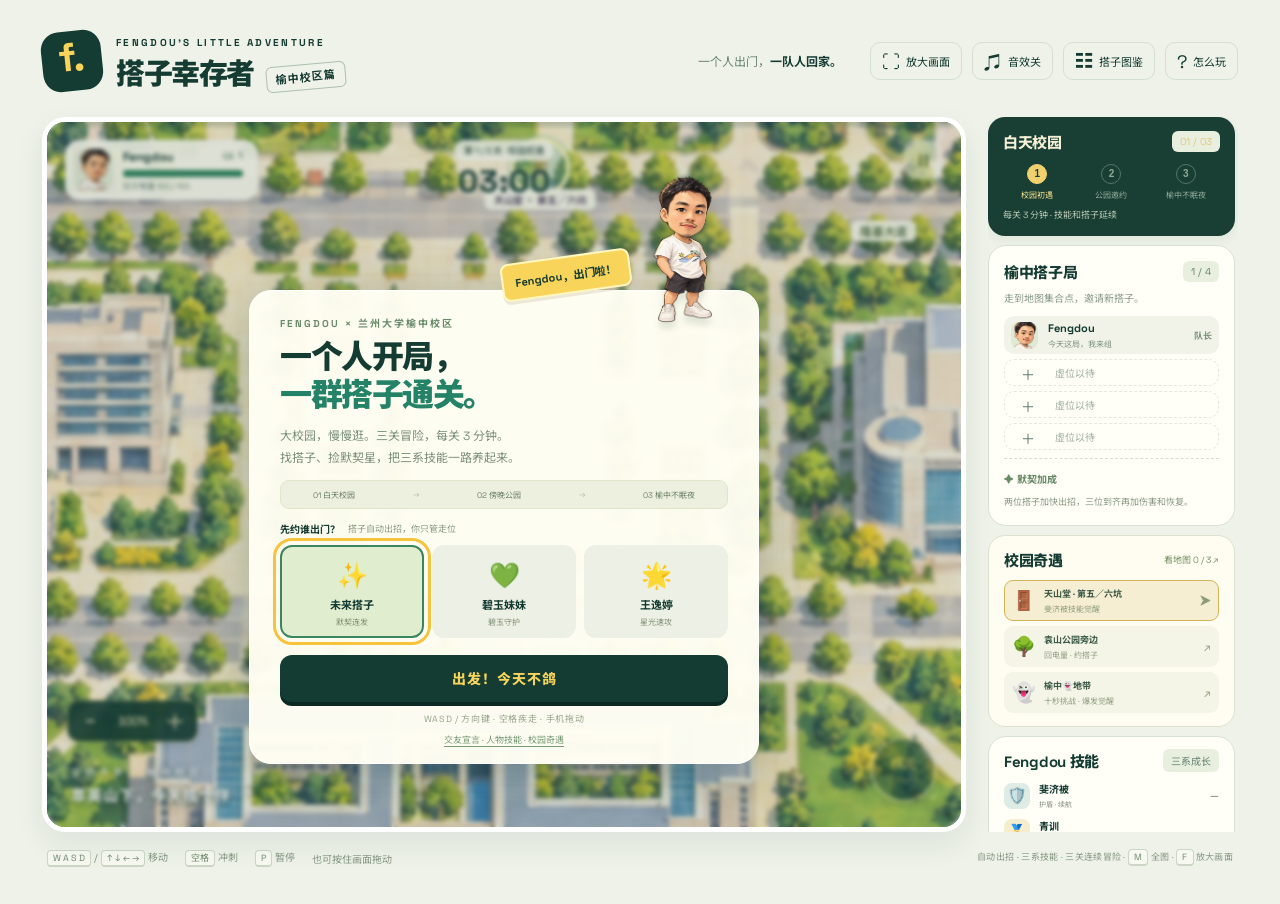
==== fengdou/index.html @ 03b9805c "Add Fengdou buddy survivor game" ====
<!doctype html>
<html lang="zh-CN">
<head>
  <meta charset="utf-8">
  <meta name="viewport" content="width=device-width, initial-scale=1, viewport-fit=cover">
  <meta name="theme-color" content="#153c32">
  <meta name="description" content="Fengdou 出门找搭子！三关校园生存冒险，每关三分钟。招募搭子、探索校园奇遇、搭配三系技能。">
  <title>Fengdou · 搭子幸存者</title>
  <link rel="icon" type="image/svg+xml" href="data:image/svg+xml,%3Csvg xmlns='http://www.w3.org/2000/svg' viewBox='0 0 32 32'%3E%3Crect width='32' height='32' rx='9' fill='%23153c32'/%3E%3Ctext x='16' y='23' text-anchor='middle' font-family='sans-serif' font-weight='900' font-size='23' fill='%23f8d45b'%3EF%3C/text%3E%3C/svg%3E">
  <link rel="stylesheet" href="style.css">
</head>
<body>
  <main class="shell">
    <header class="masthead">
      <div class="brand"><span class="brandmark">f.</span><div><span class="eyebrow">FENGDOU'S LITTLE ADVENTURE</span><h1>搭子幸存者<span class="edition">榆中校区篇</span></h1></div></div>
      <div class="header-right"><p>一个人出门，<em>一队人回家。</em></p><button id="expand-btn" class="icon-btn" aria-label="放大游戏画面" aria-pressed="false" title="放大画面（F）">⛶<span>放大画面</span></button><button id="sound-btn" class="icon-btn" aria-label="开启音效" title="开启音效">♫<span>音效关</span></button><button id="atlas-btn" class="icon-btn" aria-label="搭子图鉴" title="搭子图鉴">☷<span>搭子图鉴</span></button><button id="help-btn" class="icon-btn" aria-label="查看玩法" title="查看玩法">?<span>怎么玩</span></button></div>
    </header>
    <div class="game-layout">
      <section class="arena" id="arena" aria-label="搭子幸存者游戏区域">
        <button id="expanded-close" class="expanded-close" aria-label="收起游戏画面" title="收起画面（F）" hidden>×</button>
        <canvas id="game" tabindex="0" aria-label="游戏画面。使用方向键或 WASD 移动，空格冲刺，P 暂停。也可以按住鼠标或手指拖动移动。"></canvas>
        <div class="hud"><div class="health-panel"><div class="hero-mini"><img src="assets/fengdou.png" alt="Fengdou 的卡通形象"></div><div class="health-text"><span>Fengdou <b id="level">LV. 1</b></span><div class="health-track"><i id="health-bar"></i></div><small id="health-label">社交电量 100 / 100</small></div></div><div class="timer"><span id="phase-label">周末 · 榆中校区</span><strong id="timer">02:00</strong></div><button id="pause-btn" class="pause-btn" aria-label="暂停游戏" disabled>Ⅱ</button></div>
        <div class="xp-track" aria-label="升级进度"><i id="xp-bar"></i></div>
        <div id="boss-hud" class="boss-hud" hidden><span id="boss-title">关底对手</span><div><i id="boss-bar"></i></div></div>
        <div id="challenge-hud" class="challenge-hud" hidden><span id="challenge-label"></span><div><i id="challenge-bar"></i></div></div>
        <div id="announcement" class="announcement" aria-live="polite"></div>
        <div class="map-caption" id="map-caption"><span>兰州大学 · 榆中校区</span><b>萃英山下，今天搭个伴</b></div>
        <button id="minimap-button" class="minimap-panel" aria-label="打开校园全图" title="校园全图（M）" hidden><canvas id="minimap" width="300" height="200" aria-hidden="true"></canvas><span>校园全图 · M</span></button>
        <div class="view-controls" aria-label="地图视野"><button id="zoom-out" aria-label="拉远视野" title="拉远视野（减号）">−</button><span id="zoom-label">100%</span><button id="zoom-in" aria-label="放大视野" title="放大视野（加号）">＋</button></div>
        <div id="joystick" class="joystick" aria-hidden="true"><i></i></div>
        <button id="navigation" class="navigation" hidden aria-label="查看校园奇遇地图"><span id="nav-arrow" aria-hidden="true">➤</span><span id="nav-label"></span></button>
        <button id="dash-btn" class="dash-btn" aria-label="冲刺" disabled><span>疾走</span><small>SPACE</small><i id="dash-cooldown"></i></button>
        <div id="overlay" class="overlay"><div id="dialog" class="dialog" role="dialog" aria-modal="true" aria-labelledby="dialog-title"></div></div>
      </section>
      <aside class="sidebar">
        <section class="journey-panel"><div class="panel-heading"><h2 id="chapter-title">校园初遇</h2><span id="chapter-count">01 / 03</span></div><div id="chapter-route" class="chapter-route"></div><p id="chapter-goal">每关坚持 3 分钟 · 技能和搭子延续</p></section>
        <section class="crew-panel"><div class="panel-heading"><h2>榆中搭子局</h2><span id="crew-count">1 / 4</span></div><p class="panel-note">走到地图集合点，邀请新搭子。</p><div id="crew-list" class="crew-list"></div><div id="synergy" class="synergy"><span>✦ 默契加成</span><p>不同搭子组队，会擦出不一样的火花。</p></div></section>
        <section class="landmark-panel"><div class="panel-heading"><h2>校园奇遇</h2><button id="places-btn" class="text-btn">看地图 <span id="landmark-count">0 / 3</span> ↗</button></div><div id="landmark-list" class="landmark-list"></div></section>
        <section class="skill-panel"><div class="panel-heading"><h2>Fengdou 技能</h2><span>三系成长</span></div><div id="skill-list" class="skill-list"></div></section>
        <section class="run-panel"><div class="panel-heading"><h2>本局小战报</h2><span id="xp-label">默契 0 / 20</span></div><div class="run-stats"><div><strong id="kills">0</strong><span>击退的对手</span></div><div><strong id="best">0</strong><span>本机最高分</span></div></div></section>
        <div class="tiny-note"><span>好搭子不怕多</span><span>GOOD COMPANY, GOOD GAME.</span></div>
      </aside>
    </div>
    <footer><div class="controls"><span><kbd>W A S D</kbd> / <kbd>↑ ↓ ← →</kbd> 移动</span><span><kbd>空格</kbd> 冲刺</span><span><kbd>P</kbd> 暂停</span><span class="mouse-tip">也可按住画面拖动</span></div><span class="footer-tag">自动出招 · 三系技能 · 三关连续冒险 · <kbd>M</kbd> 全图 · <kbd>F</kbd> 放大画面</span></footer>
    <div class="sr-only" id="live-status" aria-live="polite"></div>
  </main>
  <script src="engine.js"></script>
  <script src="game.js"></script>
</body>
</html>
---- fengdou/style.css ----
@import url('https://fonts.googleapis.com/css2?family=Noto+Sans+SC:wght@400;500;600;700;800;900&family=Space+Grotesk:wght@400;500;600;700&display=swap');
:root{--ink:#153c32;--bg:#eef2e9;--cream:#fffef3;--yellow:#f8d45b;--green:#1f765b;--muted:#799387;--line:#d4dfd3;font-family:'Space Grotesk','Noto Sans SC',sans-serif;color:var(--ink);font-synthesis:none}*{box-sizing:border-box}body{margin:0;background:var(--bg)}button{font:inherit;cursor:pointer;touch-action:manipulation}button:focus-visible,canvas:focus-visible{outline:3px solid #f5c43c;outline-offset:4px}button:disabled{cursor:default}button{ -webkit-tap-highlight-color:transparent}button:active:not(:disabled){transform:translateY(2px)}.shell{max-width:1600px;margin:auto;padding:30px 42px 20px}.masthead{display:flex;justify-content:space-between;align-items:center;margin-bottom:24px;gap:20px}.brand{display:flex;align-items:center;gap:14px}.brandmark{display:grid;place-items:center;background:var(--ink);color:var(--yellow);font-size:40px;font-weight:700;width:60px;height:60px;border-radius:18px;transform:rotate(-6deg);padding-bottom:7px}.eyebrow{font-size:10px;letter-spacing:2.3px;font-weight:700}h1{font-size:29px;letter-spacing:-1.5px;line-height:1.3;margin:4px 0 0;font-weight:900}.edition{display:inline-block;vertical-align:middle;font-size:11px;font-weight:700;padding:5px 9px;border:1px solid #aec0ad;border-radius:6px;margin-left:12px;letter-spacing:1px;transform:rotate(-5deg)}.header-right{display:flex;gap:10px;align-items:center}.header-right p{font-size:12px;margin-right:18px;color:#698474}.header-right em{font-style:normal;color:var(--ink);font-weight:700}.icon-btn{display:flex;gap:6px;align-items:center;justify-content:center;border:1px solid var(--line);background:transparent;color:var(--ink);height:38px;min-width:40px;border-radius:10px;font-size:18px;padding:0 11px}.icon-btn span{font-size:11px}.game-layout{display:grid;grid-template-columns:minmax(0,1fr) 250px;gap:22px}.arena{position:relative;background:#95b987;border-radius:23px;overflow:hidden;min-width:0;aspect-ratio:1.47;box-shadow:0 12px 30px #153c3214;border:5px solid #fff;isolation:isolate}canvas{display:block;width:100%;height:100%;touch-action:none;outline:none;cursor:grab}.hud{position:absolute;top:18px;left:18px;right:18px;display:flex;gap:12px;align-items:flex-start;pointer-events:none;z-index:2}.health-panel{display:flex;align-items:center;gap:10px;background:#fffef3ee;border:1px solid #fff;padding:8px 14px 8px 8px;border-radius:14px;box-shadow:0 4px 12px #12372f10}.hero-mini{width:39px;height:42px;overflow:hidden;border-radius:10px;background:#e4ead6}.hero-mini img{width:53px;height:80px;object-fit:contain;max-width:none;position:relative;left:-6px;top:-3px}.health-text{min-width:120px}.health-text>span{font-weight:800;font-size:12px;display:flex;justify-content:space-between;gap:12px}.health-text b{font-size:10px;color:#73977c}.health-track{height:7px;background:#d7dfcb;margin:5px 0 3px;border-radius:5px;overflow:hidden}.health-track i{display:block;background:#31845f;width:100%;height:100%;transition:width .15s}.health-text small{font-size:8px;display:block;color:#698275}.timer{position:absolute;left:50%;transform:translateX(-50%);text-align:center;color:var(--ink);text-shadow:0 1px 4px #fff}.timer span{font-size:9px;background:#fffef3df;padding:4px 10px;border-radius:20px;display:block;white-space:nowrap}.timer strong{display:block;font-size:31px;letter-spacing:1px;line-height:1.3}.pause-btn{pointer-events:auto;margin-left:auto;width:39px;height:39px;border:1px solid #fff;background:#fffef3ed;border-radius:12px;color:var(--ink);font-size:17px;font-weight:800}.pause-btn:disabled{opacity:.55}.xp-track{position:absolute;top:0;left:0;right:0;height:5px;background:#173e3433;z-index:3}.xp-track i{display:block;height:100%;width:0;background:var(--yellow);box-shadow:0 0 8px var(--yellow);transition:width .15s}.sidebar{display:flex;flex-direction:column;gap:16px}.crew-panel,.run-panel{background:#fffef7;border:1px solid #d8e1d6;border-radius:18px;padding:20px}.panel-heading{display:flex;justify-content:space-between;align-items:center}.panel-heading h2{margin:0;font-size:15px;font-weight:800;letter-spacing:-.3px}.panel-heading>span{font-size:10px;color:#668576;background:#e9efdf;padding:4px 8px;border-radius:6px}.panel-note{font-size:10px;color:#8a9b8d;margin:9px 0 17px}.crew-list{display:flex;flex-direction:column;gap:7px}.crew-row{display:flex;align-items:center;gap:10px;min-height:48px;border-radius:10px;padding:5px 8px;background:#f1f3e9;border:1px solid transparent}.crew-avatar{width:34px;height:36px;display:grid;place-items:center;border-radius:8px;background:#e0e9d6;font-size:20px;overflow:hidden;flex-shrink:0;position:relative}.crew-avatar img{height:61px;max-width:none;position:absolute;top:-3px;left:50%;transform:translateX(-50%)}.crew-avatar .sheet-portrait{width:100%;height:100%;background-image:url('assets/companions.png');background-size:300% 200%}.crew-row>div:nth-child(2){flex:1}.crew-row strong{display:block;font-size:11px;font-weight:700}.crew-row small{font-size:8px;color:#829483;display:block;margin-top:3px}.crew-row>b{font-size:9px;color:#7b947a}.crew-row.empty{background:transparent;border:1px dashed #d9e1d2;min-height:35px;opacity:.7}.crew-row.empty .crew-avatar{height:21px;width:34px;background:transparent;font-size:14px}.crew-row.empty strong{font-weight:400;font-size:10px;color:#7c917d}.synergy{border-top:1px dashed #d4dfcd;margin-top:14px;padding-top:13px}.synergy>span{font-size:10px;font-weight:700;color:#688b65}.synergy p{font-size:10px;line-height:1.65;color:#8a9a84;margin:7px 0 0}.synergy.active p{color:#346f4b}.run-panel{padding:18px 20px}.run-stats{display:grid;grid-template-columns:1fr 1fr;margin:16px 0}.run-stats>div:last-child{border-left:1px solid var(--line);padding-left:20px}.run-stats strong{font-size:24px;display:block;line-height:1.2}.run-stats span{font-size:9px;color:#8b9b8a}.mission{display:flex;gap:10px;border-top:1px solid #e3e9db;padding-top:12px;align-items:center}.mission>span{font-size:26px;color:#d19a28}.mission p{font-size:11px;font-weight:600;margin:0}.mission small{display:block;font-size:8px;color:#8b9b89;margin-top:5px;font-weight:400}.tiny-note{display:flex;flex-direction:column;align-items:center;gap:5px;margin-top:auto;padding:3px 0}.tiny-note span:first-child{font-size:14px;letter-spacing:6px;font-weight:700}.tiny-note span:last-child{font-size:7px;letter-spacing:1.6px;color:#8b9c86}.map-caption{position:absolute;bottom:22px;left:24px;display:flex;flex-direction:column;gap:5px;color:#fff;text-shadow:0 2px 7px #143b33}.map-caption span{font-size:10px;letter-spacing:4px}.map-caption b{font-size:15px;letter-spacing:1px}.overlay{position:absolute;inset:0;display:flex;align-items:center;justify-content:center;z-index:10;padding:22px;background:#153c3225;backdrop-filter:blur(2px)}.overlay[hidden]{display:none}.dialog{background:var(--cream);border:1px solid #fff;border-radius:22px;box-shadow:0 15px 55px #0b382d40;padding:28px;width:min(510px,100%);position:relative;text-align:center;max-height:100%;overflow-y:auto}.dialog.start{margin-top:55px;text-align:left;padding:28px 30px 23px;overflow:visible;background:#fffef3f7}.dialog-kicker{font-size:10px;letter-spacing:2px;color:#6b8c6c;font-weight:700;margin:0 0 8px}.dialog h2{font-size:32px;line-height:1.2;letter-spacing:-1.5px;margin:0 0 12px;font-weight:900}.dialog h2 em{font-style:normal;color:#248267}.dialog p.desc{font-size:12px;color:#7a907c;line-height:1.8;margin:0 0 19px}.start-hero{position:absolute;right:8px;top:-148px;width:153px;height:201px;object-fit:contain;filter:drop-shadow(0 8px 4px #284b3520);pointer-events:none}.sticker{position:absolute;right:133px;top:-47px;background:var(--yellow);border:2px solid #fff7be;box-shadow:0 3px 0 #80673124;border-radius:8px;padding:9px 12px;transform:rotate(-8deg);font-size:11px;font-weight:700}.start-label{display:flex;gap:8px;align-items:center;font-size:10px;font-weight:700;margin:0 0 9px}.start-label span{font-size:9px;font-weight:400;color:#8a9b85}.starter-options{display:grid;grid-template-columns:repeat(3,1fr);gap:8px}.starter{background:#edf0e4;border:2px solid transparent;border-radius:12px;padding:12px 4px 9px;color:var(--ink);text-align:center;transition:background .15s,border-color .15s}.starter.selected{border-color:#3b8661;background:#e1edcf}.starter .emoji{font-size:25px;display:block;margin-bottom:5px}.starter strong{display:block;font-size:11px}.starter small{font-size:8px;color:#809276;display:block;margin-top:4px}.primary{background:var(--ink);color:var(--yellow);border:0;border-radius:12px;min-height:47px;padding:12px 25px;font-size:14px;font-weight:800;box-shadow:0 4px 0 #0b2922;display:block;width:100%;margin-top:17px;letter-spacing:1px}.primary:hover{background:#226049}.primary:disabled{opacity:.5}.secondary{color:#6f8971;background:none;border:0;padding:12px;font-size:11px;margin-top:7px}.start-foot{font-size:9px!important;text-align:center;letter-spacing:.7px;color:#9aa68e;margin:13px 0 0}.dialog.upgrade{width:min(720px,100%);padding:28px}.upgrade h2{font-size:27px}.upgrade-options{display:grid;grid-template-columns:repeat(3,1fr);gap:10px}.upgrade-card{border:1px solid #d7e0cb;text-align:left;background:#f0f3e7;border-radius:15px;padding:15px 12px;color:var(--ink);min-height:174px;position:relative;transition:transform .15s,background .15s}.upgrade-card:hover{background:#e2edcf;transform:translateY(-4px);border-color:#79a56d}.upgrade-card .emoji{font-size:35px;display:block;margin-bottom:12px}.upgrade-card .card-label{font-size:8px;color:#778f69;display:block}.upgrade-card strong{display:block;margin:5px 0 7px;font-size:14px}.upgrade-card p{font-size:10px;line-height:1.7;margin:0;color:#748767}.upgrade-card kbd{position:absolute;top:12px;right:12px;font-size:9px}.results-portrait{height:135px;margin-top:-5px}.result-label{font-size:11px;color:#689a63;letter-spacing:2px;margin:0 0 8px}.result-stats{display:grid;grid-template-columns:repeat(3,1fr);padding:18px 0;border-block:1px dashed #d4ddc7}.result-stats strong{display:block;font-size:25px}.result-stats span{font-size:10px;color:#8a9b82}.result-crew{font-size:23px;letter-spacing:9px;margin:16px 0 0}.help-list{text-align:left;display:grid;gap:14px;margin:23px 0;font-size:12px;line-height:1.8;color:#718569}.help-list b{color:var(--ink)}.announcement{position:absolute;top:105px;left:50%;transform:translate(-50%,-8px);background:#153c32e8;color:#ffedb7;border:1px solid #f8d45b60;border-radius:10px;padding:10px 20px;text-align:center;font-size:12px;z-index:4;pointer-events:none;white-space:nowrap;opacity:0;transition:opacity .2s,transform .2s}.announcement.visible{opacity:1;transform:translate(-50%,0)}.boss-hud{position:absolute;top:84px;left:25%;right:25%;text-align:center;z-index:3}.boss-hud span{font-size:10px;color:#743646;font-weight:800;background:#fff8e6ce;padding:4px 10px;border-radius:10px}.boss-hud>div{height:6px;background:#ddd1b7;border-radius:4px;margin-top:7px}.boss-hud i{display:block;height:100%;background:#cb655a;border-radius:4px}.dash-btn{position:absolute;bottom:25px;right:25px;border:2px solid #fff5bd;background:#153c32e8;color:var(--yellow);width:65px;height:65px;border-radius:50%;z-index:4;overflow:hidden;display:flex;flex-direction:column;justify-content:center;align-items:center;box-shadow:0 4px 10px #143b3355}.dash-btn span{font-size:13px;font-weight:800;z-index:1}.dash-btn small{font-size:8px;letter-spacing:1px;margin-top:3px;z-index:1}.dash-btn i{position:absolute;inset:0;background:#e7eddb66;transform-origin:bottom;transform:scaleY(0)}.dash-btn:disabled{opacity:.45}.joystick{position:absolute;width:92px;height:92px;border:2px solid #ffffff99;background:#173e3440;border-radius:50%;pointer-events:none;display:none;z-index:5}.joystick i{position:absolute;left:25px;top:25px;width:38px;height:38px;background:#fff9dbd9;border-radius:50%;box-shadow:0 4px 10px #0002}.joystick.active{display:block}footer{display:flex;justify-content:space-between;gap:20px;padding:17px 5px;font-size:10px;color:#879984}.controls{display:flex;gap:17px;align-items:center}.controls>span{white-space:nowrap}kbd{font:inherit;font-size:9px;display:inline-block;border:1px solid #cbd6c4;border-bottom-width:2px;border-radius:4px;padding:2px 5px;line-height:1.2;color:#6e896e;background:#f7f9f0}.footer-tag{font-size:9px;letter-spacing:.3px}.sr-only{position:absolute;width:1px;height:1px;padding:0;margin:-1px;overflow:hidden;clip:rect(0,0,0,0);white-space:nowrap;border:0}
@media(min-width:1500px){.arena{aspect-ratio:1.5}.shell{padding-top:35px}.crew-row{min-height:52px}}@media(max-width:1150px){.shell{padding:22px}.game-layout{grid-template-columns:minmax(0,1fr) 218px;gap:16px}.arena{aspect-ratio:1.25}.header-right p{display:none}.crew-panel,.run-panel{padding:16px}.crew-row{min-height:43px}.panel-note{font-size:9px}.controls{gap:10px}.mouse-tip,.footer-tag{display:none}.timer{left:auto;right:52px;transform:none}.health-text{min-width:100px}.dialog h2{font-size:29px}}@media(max-width:800px){.shell{padding:15px 13px 10px}.masthead{margin-bottom:14px}.brandmark{width:43px;height:43px;font-size:30px;border-radius:13px}.brand{gap:10px}.eyebrow{font-size:7px;letter-spacing:1.4px}h1{font-size:23px;margin-top:3px;letter-spacing:-1px}.edition{font-size:8px;padding:3px 6px;margin-left:8px}.header-right{gap:6px}.icon-btn{width:33px;height:33px;min-width:33px;padding:0}.icon-btn span{display:none}.game-layout{grid-template-columns:1fr;gap:12px}.arena{aspect-ratio:auto;height:min(76svh,770px);min-height:550px;border-width:3px;border-radius:19px}.sidebar{gap:0}.crew-panel{padding:13px 15px;border-radius:14px}.crew-panel .panel-heading h2{font-size:12px}.panel-heading>span{font-size:8px}.panel-note,.synergy,.run-panel,.tiny-note{display:none}.crew-list{flex-direction:row;gap:6px;margin-top:10px;overflow:auto}.crew-row{padding:4px;min-width:50px;flex:1;display:flex;flex-direction:column;gap:4px;position:relative}.crew-row>div:nth-child(2){flex:0}.crew-row strong{font-size:8px;white-space:nowrap}.crew-row small{display:none}.crew-row>b{position:absolute;right:2px;top:2px;font-size:6px;background:#fff9;border-radius:3px;padding:1px}.crew-row.empty{min-height:60px;justify-content:center}.crew-row.empty strong{font-size:8px}.crew-avatar{width:28px;height:30px}.crew-row.empty .crew-avatar{width:22px}.hud{top:14px;left:12px;right:12px;gap:8px}.health-panel{gap:6px;padding:6px 8px 6px 5px;border-radius:11px}.hero-mini{width:31px;height:34px}.hero-mini img{width:45px;height:68px;left:-7px;top:-3px}.health-text{min-width:90px}.health-text>span{font-size:10px}.health-text b{font-size:8px}.health-text small{font-size:7px}.timer{right:44px}.timer span{font-size:8px;padding:3px 7px}.timer strong{font-size:26px}.pause-btn{height:33px;width:33px;border-radius:9px;font-size:14px}.overlay{padding:16px}.dialog.start{padding:24px 21px 20px;margin-top:60px}.dialog h2{font-size:29px}.dialog p.desc{font-size:11px}.start-hero{width:126px;height:171px;right:3px;top:-130px}.sticker{right:107px;top:-39px;font-size:9px}.starter{padding:11px 3px 9px}.starter strong{font-size:10px}.starter small{font-size:7px}.starter .emoji{font-size:23px}.map-caption{left:18px;bottom:20px}.map-caption b{font-size:11px}.map-caption span{font-size:8px}.dash-btn{bottom:20px;right:17px;width:62px;height:62px}.announcement{top:95px;font-size:10px;padding:9px 13px;max-width:95%;white-space:normal;width:max-content}.upgrade-options{grid-template-columns:1fr;gap:8px}.upgrade-card{min-height:85px;padding:12px 14px 12px 68px}.upgrade-card .emoji{position:absolute;left:18px;top:19px;font-size:29px}.upgrade-card strong{font-size:13px;margin:3px 0}.upgrade-card p{font-size:9px}.upgrade-card kbd{display:none}.dialog.upgrade{padding:22px 19px}.upgrade h2{font-size:24px}.boss-hud{left:17%;right:17%;top:87px}footer{padding:12px 1px 2px;justify-content:center}.controls{font-size:8px;gap:10px}.controls>span:first-child{display:none}.controls::before{content:'按住画面拖动移动';font-size:9px}.controls>span:nth-child(3){display:none}.controls>span:nth-child(2){font-size:0}.controls>span:nth-child(2) kbd{font-size:0;border:0;background:none}.controls>span:nth-child(2)::after{content:'点击「疾走」冲刺';font-size:9px}}@media(prefers-reduced-motion:reduce){*{transition:none!important;scroll-behavior:auto!important}}@media(max-width:380px){.edition{display:none}.arena{min-height:520px}.dialog.start{padding-inline:17px}.dialog h2{font-size:26px}.health-text{min-width:82px}.health-panel{padding-right:7px}}
.skill-panel{background:#fffef7;border:1px solid #d8e1d6;border-radius:18px;padding:17px 20px}.skill-list{display:flex;flex-direction:column;gap:10px;margin-top:14px}.skill-row{display:flex;gap:9px;align-items:center}.skill-row>span{width:26px;height:26px;display:grid;place-items:center;background:color-mix(in srgb,var(--branch),transparent 75%);border-radius:8px;font-size:16px}.skill-row>div{flex:1}.skill-row strong{font-size:10px;display:block}.skill-row small{font-size:8px;display:block;margin-top:4px;color:#899582;line-height:1.5}.skill-row>b{font-size:10px;color:#8da087}.branch-fiji{border-top:4px solid #78b8ae}.branch-youth{border-top:4px solid #dcbd57}.branch-chaos{border-top:4px solid #c69ab8}.map-credit{font-size:9px;color:#91a088;line-height:1.7}.map-credit a{color:#558668}.atlas{width:min(750px,100%);padding:26px}.atlas h2{font-size:28px}.atlas blockquote{font-size:11px;line-height:1.9;color:#6f856a;text-align:left;margin:10px 0 18px;border-left:3px solid #d9b349;padding:8px 12px;background:#f3f2df}.atlas-grid{display:grid;grid-template-columns:1fr 1fr;gap:8px;text-align:left}.atlas-card{display:flex;gap:10px;border:1px solid #dce4d0;border-radius:10px;padding:11px}.atlas-card>span{font-size:25px}.atlas-card strong{display:block;font-size:11px}.atlas-card small{font-size:9px;color:#859477;line-height:1.6;display:block;margin-top:3px}.atlas-card p{font-size:8px;color:#92a186;margin:4px 0 0}.result-desc{margin:13px 0 0!important;font-size:10px!important}.results-portrait{width:100px;object-fit:cover}.start-hero{object-fit:cover}.crew-panel{padding-bottom:14px}.crew-row{min-height:40px}.crew-row.empty{min-height:29px}.crew-avatar{height:29px;width:30px;font-size:17px}.run-panel{padding-top:14px;padding-bottom:14px}.run-stats{margin:12px 0}.tiny-note{display:none}.arena{min-height:700px}.dialog.start{margin-top:45px}.hero-mini img{object-fit:cover}.start-hero{height:202px;width:134px;right:14px;top:-160px}.sticker{top:-43px;right:137px}
@media(min-width:1450px){.arena{aspect-ratio:1.5;min-height:730px}}@media(max-width:1150px){.skill-panel{padding:15px}.arena{min-height:740px}.crew-panel{padding-top:15px}.crew-row.empty{min-height:25px}.synergy{margin-top:10px;padding-top:10px}.synergy p{font-size:9px}}@media(max-width:800px){.arena{min-height:550px;height:min(77svh,770px)}.skill-panel{padding:12px 15px;margin-top:10px;border-radius:14px}.skill-panel .panel-heading{display:none}.skill-list{flex-direction:row;gap:8px;margin-top:0}.skill-row{flex:1;align-items:flex-start;gap:6px}.skill-row>span{width:21px;height:23px;font-size:13px;flex-shrink:0}.skill-row strong{font-size:8px;white-space:nowrap}.skill-row small{font-size:7px;max-width:86px}.skill-row>b{display:none}.crew-panel{padding-bottom:12px}.crew-row{min-height:56px}.crew-row.empty{min-height:56px}.start-hero{width:115px;height:173px;top:-140px;right:4px}.sticker{right:107px;top:-40px}.atlas-grid{grid-template-columns:1fr}.atlas-card{padding:8px 10px}.atlas blockquote{font-size:10px}.atlas h2{font-size:23px}.atlas{padding:19px}.dialog.start{margin-top:55px}.brandmark{flex-shrink:0}.header-right{gap:4px}.brand{gap:8px}.edition{font-size:7px;margin-left:5px;letter-spacing:0}h1{font-size:21px}.eyebrow{font-size:6px;letter-spacing:1px}}@media(max-width:380px){.arena{min-height:535px}.header-right .icon-btn{width:29px;min-width:29px;height:31px}.shell{padding:13px 9px}.dialog.start{padding-inline:16px}.dialog h2{font-size:26px}}
.arena{width:100%;aspect-ratio:auto;height:calc(100svh - 185px);min-height:590px;max-height:900px}.dialog.start{margin-top:105px;padding-top:24px}.start-hero{height:165px;width:111px;top:-131px;right:22px}.sticker{top:-35px;right:127px}.crew-panel{padding:15px}.panel-note{margin:8px 0 11px}.crew-row{min-height:35px;padding:4px 6px}.crew-list{gap:5px}.crew-row.empty{min-height:25px}.crew-row.empty .crew-avatar{height:17px}.crew-avatar{width:27px;height:27px}.synergy{margin-top:10px;padding-top:10px}.synergy p{font-size:9px}.skill-panel{padding:14px 15px}.skill-list{gap:8px;margin-top:12px}.skill-row small{font-size:7px}.run-panel{padding:13px 15px}.sidebar{gap:12px}.start-hero{filter:drop-shadow(0 7px 3px #284b3520)}.skill-catalogue{margin-top:20px;text-align:left}.skill-catalogue h3{font-size:12px;margin:8px 0}.skill-catalogue-grid{display:grid;grid-template-columns:repeat(3,1fr);gap:8px}.skill-catalogue-group{background:#f0f2e5;border-radius:12px;padding:11px}.skill-catalogue-group>strong{font-size:11px}.skill-catalogue-group p{font-size:9px;line-height:1.7;color:#6c8569;margin:10px 0 3px}.skill-catalogue-group small{font-size:8px;color:#8b9b7f;display:block;line-height:1.6}
@media(max-width:800px){.arena{height:min(76svh,750px);min-height:550px;max-height:none}.dialog.start{margin-top:105px;padding-top:22px}.start-hero{height:145px;width:100px;top:-117px;right:12px}.sticker{right:106px;top:-32px;font-size:9px}.crew-panel{padding:12px 15px}.crew-row{min-height:55px;padding:4px}.crew-row.empty{min-height:55px}.crew-list{gap:5px}.skill-panel{margin-top:0;padding:12px 15px}.sidebar{gap:9px}.skill-list{gap:6px;margin:0}.skill-row small{font-size:7px}.skill-catalogue-grid{grid-template-columns:1fr}.skill-catalogue-group{padding:10px}.skill-catalogue-group p{margin-top:7px}.skill-catalogue-group small{font-size:9px}.atlas-card small{font-size:9px}}@media(max-width:380px){.arena{min-height:540px}.dialog.start{padding-top:20px}.dialog p.desc{font-size:10px}}
[hidden]{display:none!important}.sidebar,.crew-panel{min-width:0}
@media(max-width:800px){.game-layout{grid-template-columns:minmax(0,1fr)}.crew-list{max-width:100%;min-width:0}.crew-row{min-width:0}.crew-row strong,.crew-row.empty strong{font-size:7px}}
.intro-link{display:block;margin:8px auto 0;border:0;background:transparent;padding:0;font-size:9px;color:#799b76;text-decoration:underline;text-underline-offset:3px}.start-foot{margin-top:10px}.dialog.start{padding-bottom:17px}.start-hero{top:-116px;height:148px;width:102px}@media(max-width:800px){.start-hero{top:-105px;height:133px;width:91px}.intro-link{font-size:8px}}
.rival-portrait{background-image:url('assets/rivals.png');background-repeat:no-repeat;display:block;flex-shrink:0}.atlas-card:has(.rival-portrait){align-items:center;gap:12px;min-height:82px}.atlas-card:has(.rival-portrait)>div{flex:1}
/* Chapters, campus events and navigation */
.journey-panel{border-radius:17px;background:#193f35;color:#f5efd6;padding:14px 15px;box-shadow:0 4px 12px #193f3510}.journey-panel h2{color:#f5efd6}.journey-panel .panel-heading>span{color:#e0c97a}.journey-panel>p{font-size:9px;color:#b5c5af;margin:9px 0 0;line-height:1.5}.chapter-route{display:grid;grid-template-columns:repeat(3,1fr);gap:6px;margin-top:12px}.chapter-route>span{font-size:8px;color:#91a998;text-align:center;white-space:nowrap}.chapter-route b{width:20px;height:20px;display:grid;place-items:center;margin:0 auto 5px;border-radius:50%;border:1px solid #567466;font:600 10px sans-serif}.chapter-route .current{color:#fae08c}.chapter-route .current b{color:#193f35;background:#f1d16e;border-color:#f1d16e}.chapter-route .done b{background:#557d59;color:#e6f1bc;border-color:#557d59}.journey-strip{display:flex;align-items:center;justify-content:space-around;gap:5px;background:#edf0df;border:1px solid #dfe5cb;border-radius:9px;padding:10px 8px;margin:13px 0 15px;font-size:9px;color:#6c8166}.journey-strip i{color:#b6bc9c;font-style:normal}.journey-strip .done{color:#3b7953}.landmark-panel{background:#fffdf1;border:1px solid #dce2cd;border-radius:17px;padding:13px 15px}.text-btn{background:none;border:0;padding:0;font:inherit;font-size:9px;color:#789369;cursor:pointer}.text-btn:disabled{color:#9faa96;cursor:default}.landmark-list{display:grid;gap:5px;margin-top:10px}.landmark-row{display:flex;align-items:center;gap:8px;text-align:left;width:100%;padding:6px 7px;background:#f4f4e7;border:1px solid transparent;border-radius:9px;color:#3a5946}.landmark-row>span{font-size:19px}.landmark-row>div{flex:1;min-width:0}.landmark-row strong{font-size:9px;display:block}.landmark-row small{font-size:8px;color:#93a083;display:block;margin-top:3px}.landmark-row>b{font-size:11px;font-weight:400;color:#8c9c76}.landmark-row.tracked{border-color:#d2b456;background:#f6eed2}.landmark-row.complete{opacity:.65}.navigation{position:absolute;bottom:23px;left:20px;z-index:3;border:1px solid #e6d98c80;background:#193f35ed;color:#fff0b9;border-radius:30px;padding:9px 13px 9px 9px;display:flex;gap:9px;align-items:center;max-width:calc(100% - 108px);font:600 10px inherit;box-shadow:0 3px 12px #173c3625}.navigation>span:first-child{display:grid;place-items:center;min-width:25px;height:25px;border-radius:50%;background:#e6cb66;color:#26483a;font-size:15px}.navigation>span:last-child{font-size:11px}.challenge-hud{position:absolute;top:121px;left:26%;right:26%;z-index:3;padding:8px 12px;border-radius:9px;background:#372c51ef;color:#f3e0ff;text-align:center;pointer-events:none}.challenge-hud>span{font-size:10px}.challenge-hud>div{height:4px;border-radius:3px;background:#746080;margin-top:6px;overflow:hidden}.challenge-hud i{display:block;background:#dfbcf5;height:100%;width:0}.arena:has(.challenge-hud:not([hidden])) .announcement{top:178px}.place-fullname{font-size:11px;line-height:1.8;color:#92977b;margin:10px auto;max-width:460px}.landmark{width:min(640px,100%);padding:26px}.landmark h2{font-size:28px}.stalls{display:grid;grid-template-columns:repeat(6,1fr);gap:6px;margin:15px 0}.stalls>span{display:block;border:1px solid #dce1cb;border-radius:8px;padding:10px 0;background:#f1f3e7;color:#b1b99f;font-weight:800}.stalls small{display:block;font-weight:400;font-size:8px;margin-top:4px}.stalls .available{color:#3e7f6d;background:#dfeee3;border:2px solid #7cad97}.landmark-options{grid-template-columns:repeat(auto-fit,minmax(140px,1fr))}.landmark-options .upgrade-card{min-height:155px}.places{width:min(620px,100%);padding:25px}.places h2{font-size:28px}.map-overview{position:relative;width:100%;aspect-ratio:1.5;background:url('assets/campus.png') center/cover;border:3px solid #e3e7cd;border-radius:13px;margin:15px 0}.overview-pin{position:absolute;transform:translate(-50%,-50%);width:38px;height:38px;display:grid;place-items:center;background:#fff8d6;border:2px solid #456f57;box-shadow:0 2px 5px #17372b44;border-radius:50%;font-size:22px}.overview-pin>b{position:absolute;right:-6px;top:-6px;font:700 10px sans-serif;background:#315341;color:#fff9d5;padding:3px 5px;border-radius:10px}.place-catalogue{display:grid;gap:8px;text-align:left;margin:12px 0}.place-card{display:flex;gap:12px;background:#f1f3e7;border-radius:11px;padding:12px}.place-card>span{font-size:25px;flex-shrink:0}.place-card>div{min-width:0}.place-card strong{display:block;font-size:11px;line-height:1.7;color:#456047}.place-card small{display:block;margin-top:5px;font-size:10px;line-height:1.7;color:#899779}.place-card .text-btn{margin-top:8px;color:#618262;font-size:10px}.place-card .text-btn:disabled{color:#9eaa93}.next-stage{padding:21px 16px;background:#edf0e2;border-radius:13px;margin:18px 0;text-align:left}.next-stage>span{float:left;font-size:34px;margin-right:15px}.next-stage strong{font-size:14px;display:block}.next-stage p{font-size:11px;line-height:1.9;color:#819273;margin:7px 0 0}.stage-clear{padding:28px}.stage-clear h2{font-size:27px}.dialog.start .journey-strip{font-size:8px;padding:8px 5px;margin:10px 0 12px}.dialog.start .desc{margin-bottom:10px}.sidebar{gap:9px}.crew-panel .synergy{margin-top:8px;padding-top:8px}.run-stats{margin-bottom:0}.skill-panel{padding-top:12px;padding-bottom:12px}.skill-list{gap:7px;margin-top:9px}
@media(max-width:800px){.journey-panel{padding:11px 14px;border-radius:13px}.chapter-route{margin-top:0}.chapter-route>span{font-size:8px}.chapter-route b{display:inline-grid;margin:0 4px 0 0;width:16px;height:16px;font-size:8px}.journey-panel .panel-heading{margin-bottom:9px}.journey-panel>p{font-size:8px;margin-top:7px}.landmark-panel{padding:12px 13px;border-radius:14px}.landmark-list{grid-template-columns:repeat(3,minmax(0,1fr));gap:5px}.landmark-row{display:block;text-align:center;padding:7px 2px}.landmark-row>span{font-size:20px}.landmark-row strong{font-size:8px;margin-top:5px;line-height:1.5;min-height:24px}.landmark-row small{font-size:7px;line-height:1.5}.landmark-row>b{display:none}.navigation{bottom:24px;left:13px;padding:7px 10px 7px 7px;gap:6px}.navigation>span:last-child{font-size:9px}.navigation>span:first-child{min-width:22px;height:22px;font-size:13px}.challenge-hud{left:17%;right:17%;top:119px;padding:7px}.challenge-hud>span{font-size:9px}.landmark,.places{padding:20px 16px}.landmark h2,.places h2{font-size:24px}.place-fullname{font-size:10px}.stalls{gap:4px}.stalls>span{padding:8px 0}.landmark-options{grid-template-columns:1fr}.landmark-options .upgrade-card{min-height:86px}.place-card{padding:10px;gap:8px}.place-card strong{font-size:10px}.place-card small{font-size:9px}.stage-clear{padding:25px 19px}.stage-clear h2{font-size:24px}.journey-strip{font-size:8px}.dialog.start .journey-strip{font-size:7px;padding:7px 4px;margin:9px 0}.dialog.start{margin-top:82px}.start-label{margin-top:12px}.skill-list{margin-top:0}.overview-pin{width:31px;height:31px;font-size:18px}.next-stage strong{font-size:12px}.next-stage p{font-size:10px}}

@media(min-width:801px){.sidebar{max-height:clamp(590px,calc(100svh - 185px),900px);overflow-y:auto;scrollbar-width:thin;scrollbar-color:#c3d2ba transparent;overscroll-behavior:contain;padding-right:3px}.places .map-overview{width:285px;margin:12px auto}.place-card{padding:10px}}

/* Larger campus: a following camera, overview and an expandable play surface. */
.view-controls{position:absolute;bottom:85px;left:20px;z-index:4;display:flex;align-items:center;gap:3px;padding:4px;background:#193f35ec;border:1px solid #e6d98c88;border-radius:12px;color:#fff3c2;box-shadow:0 3px 10px #123b3522}.view-controls button{border:0;background:transparent;color:inherit;width:36px;height:32px;border-radius:8px;font-size:20px}.view-controls button:hover:not(:disabled){background:#ffffff20}.view-controls button:disabled{opacity:.3}.view-controls>span{min-width:43px;text-align:center;font-size:12px;font-variant-numeric:tabular-nums}.minimap-panel{position:absolute;right:20px;top:123px;z-index:3;width:148px;padding:3px 3px 6px;border:1px solid #f6df8eb3;border-radius:10px;overflow:hidden;background:#173e35ee;box-shadow:0 5px 14px #153b3430}.minimap-panel canvas{display:block;width:140px;height:auto;border-radius:6px;pointer-events:none}.minimap-panel>span{display:block;color:#fff0b7;font-size:11px;padding-top:5px}.places{width:min(720px,100%)}.places .map-overview{width:100%;max-width:560px;margin:14px auto}.overview-viewport{position:absolute;display:block;border:2px solid #fff3a2;background:#fff2a22b;pointer-events:none;z-index:1}.overview-you{position:absolute;width:13px;height:13px;border-radius:50%;background:#ffe05f;border:2px solid #244d3b;box-shadow:0 0 0 4px #fff3b799;transform:translate(-50%,-50%);z-index:4;pointer-events:none}.overview-pin{z-index:2}.expanded-close{position:absolute;right:20px;top:20px;z-index:31;width:38px;height:38px;border:1px solid #f0dea7;border-radius:10px;background:#163c32ee;color:#fff4c3;font-size:27px;line-height:1}.game-expanded{overflow:hidden}.arena.expanded{position:fixed;inset:0;z-index:100;width:100vw;height:100dvh;min-height:0;max-height:none;margin:0;border:0;border-radius:0;aspect-ratio:auto}.arena.expanded .hud{right:72px}.arena.expanded .dialog.start{margin-top:80px}.arena.expanded .minimap-panel{right:20px}.arena.expanded .map-caption{bottom:25px}
@media(max-width:800px){.masthead{gap:6px}.header-right .icon-btn{width:28px;min-width:28px;height:31px}.view-controls{bottom:83px;left:13px;padding:3px}.view-controls button{width:34px;height:32px}.view-controls>span{min-width:39px;font-size:11px}.minimap-panel{top:109px;right:12px;width:110px;padding:3px 3px 5px}.minimap-panel canvas{width:102px}.minimap-panel>span{font-size:9px}.arena.expanded .minimap-panel{right:12px}.expanded-close{top:13px;right:12px;width:32px;height:32px;font-size:23px}.arena.expanded .hud{right:55px}.arena.expanded .timer{right:43px}.arena.expanded .health-text{min-width:74px}.arena.expanded .health-panel{gap:4px}.arena.expanded .timer strong{font-size:24px}.arena.expanded .timer>span{font-size:7px;padding:3px 5px}.places .map-overview{max-width:100%}}
.arena:has(.challenge-hud:not([hidden])) .minimap-panel{top:224px}
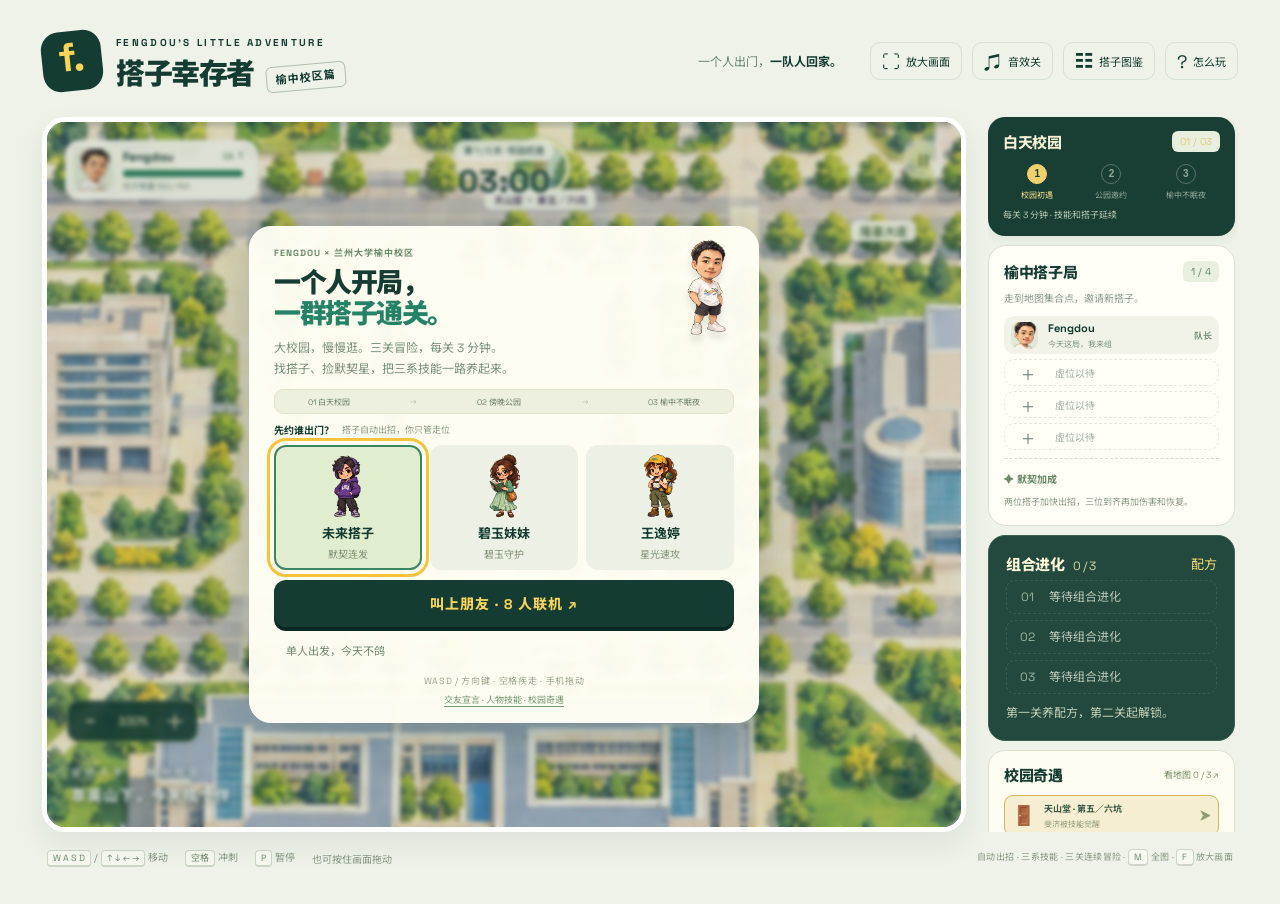
==== commit 4b6bc6fc: "Update Fengdou with eight-player co-op and combo evolutions Sync the latest cartoon character portra" ====
--- a/fengdou/index.html
+++ b/fengdou/index.html
@@ -1,10 +1,11 @@
 <!doctype html>
 <html lang="zh-CN">
 <head>
+  <meta name="fengdou-room-endpoint" content="https://fengdou-campus-survivors.major-char-1417.chatgpt.site/api/room">
   <meta charset="utf-8">
   <meta name="viewport" content="width=device-width, initial-scale=1, viewport-fit=cover">
   <meta name="theme-color" content="#153c32">
-  <meta name="description" content="Fengdou 出门找搭子！三关校园生存冒险，每关三分钟。招募搭子、探索校园奇遇、搭配三系技能。">
+  <meta name="description" content="Fengdou 出门找搭子！支持最多 8 人联机的校园生存冒险，每关三分钟。招募搭子、探索校园奇遇、搭配三系技能。">
   <title>Fengdou · 搭子幸存者</title>
   <link rel="icon" type="image/svg+xml" href="data:image/svg+xml,%3Csvg xmlns='http://www.w3.org/2000/svg' viewBox='0 0 32 32'%3E%3Crect width='32' height='32' rx='9' fill='%23153c32'/%3E%3Ctext x='16' y='23' text-anchor='middle' font-family='sans-serif' font-weight='900' font-size='23' fill='%23f8d45b'%3EF%3C/text%3E%3C/svg%3E">
   <link rel="stylesheet" href="style.css">
@@ -23,6 +24,7 @@
         <div class="xp-track" aria-label="升级进度"><i id="xp-bar"></i></div>
         <div id="boss-hud" class="boss-hud" hidden><span id="boss-title">关底对手</span><div><i id="boss-bar"></i></div></div>
         <div id="challenge-hud" class="challenge-hud" hidden><span id="challenge-label"></span><div><i id="challenge-bar"></i></div></div>
+        <button id="network-hud" class="network-hud" hidden></button>
         <div id="announcement" class="announcement" aria-live="polite"></div>
         <div class="map-caption" id="map-caption"><span>兰州大学 · 榆中校区</span><b>萃英山下，今天搭个伴</b></div>
         <button id="minimap-button" class="minimap-panel" aria-label="打开校园全图" title="校园全图（M）" hidden><canvas id="minimap" width="300" height="200" aria-hidden="true"></canvas><span>校园全图 · M</span></button>
@@ -35,6 +37,7 @@
       <aside class="sidebar">
         <section class="journey-panel"><div class="panel-heading"><h2 id="chapter-title">校园初遇</h2><span id="chapter-count">01 / 03</span></div><div id="chapter-route" class="chapter-route"></div><p id="chapter-goal">每关坚持 3 分钟 · 技能和搭子延续</p></section>
         <section class="crew-panel"><div class="panel-heading"><h2>榆中搭子局</h2><span id="crew-count">1 / 4</span></div><p class="panel-note">走到地图集合点，邀请新搭子。</p><div id="crew-list" class="crew-list"></div><div id="synergy" class="synergy"><span>✦ 默契加成</span><p>不同搭子组队，会擦出不一样的火花。</p></div></section>
+        <section class="evolution-panel"><div class="panel-heading"><h2>组合进化 <span id="evolution-count">0 / 3</span></h2><button id="evolutions-btn" class="text-btn" aria-label="查看进化配方">配方</button></div><div id="evolution-list"></div><p id="evolution-hint"></p></section>
         <section class="landmark-panel"><div class="panel-heading"><h2>校园奇遇</h2><button id="places-btn" class="text-btn">看地图 <span id="landmark-count">0 / 3</span> ↗</button></div><div id="landmark-list" class="landmark-list"></div></section>
         <section class="skill-panel"><div class="panel-heading"><h2>Fengdou 技能</h2><span>三系成长</span></div><div id="skill-list" class="skill-list"></div></section>
         <section class="run-panel"><div class="panel-heading"><h2>本局小战报</h2><span id="xp-label">默契 0 / 20</span></div><div class="run-stats"><div><strong id="kills">0</strong><span>击退的对手</span></div><div><strong id="best">0</strong><span>本机最高分</span></div></div></section>
@@ -45,6 +48,9 @@
     <div class="sr-only" id="live-status" aria-live="polite"></div>
   </main>
   <script src="engine.js"></script>
+  <script src="evolutions.js"></script>
+  <script src="coop-engine.js"></script>
+  <script src="network.js"></script>
   <script src="game.js"></script>
 </body>
 </html>
--- a/fengdou/style.css
+++ b/fengdou/style.css
@@ -1,5 +1,5 @@
 @import url('https://fonts.googleapis.com/css2?family=Noto+Sans+SC:wght@400;500;600;700;800;900&family=Space+Grotesk:wght@400;500;600;700&display=swap');
-:root{--ink:#153c32;--bg:#eef2e9;--cream:#fffef3;--yellow:#f8d45b;--green:#1f765b;--muted:#799387;--line:#d4dfd3;font-family:'Space Grotesk','Noto Sans SC',sans-serif;color:var(--ink);font-synthesis:none}*{box-sizing:border-box}body{margin:0;background:var(--bg)}button{font:inherit;cursor:pointer;touch-action:manipulation}button:focus-visible,canvas:focus-visible{outline:3px solid #f5c43c;outline-offset:4px}button:disabled{cursor:default}button{ -webkit-tap-highlight-color:transparent}button:active:not(:disabled){transform:translateY(2px)}.shell{max-width:1600px;margin:auto;padding:30px 42px 20px}.masthead{display:flex;justify-content:space-between;align-items:center;margin-bottom:24px;gap:20px}.brand{display:flex;align-items:center;gap:14px}.brandmark{display:grid;place-items:center;background:var(--ink);color:var(--yellow);font-size:40px;font-weight:700;width:60px;height:60px;border-radius:18px;transform:rotate(-6deg);padding-bottom:7px}.eyebrow{font-size:10px;letter-spacing:2.3px;font-weight:700}h1{font-size:29px;letter-spacing:-1.5px;line-height:1.3;margin:4px 0 0;font-weight:900}.edition{display:inline-block;vertical-align:middle;font-size:11px;font-weight:700;padding:5px 9px;border:1px solid #aec0ad;border-radius:6px;margin-left:12px;letter-spacing:1px;transform:rotate(-5deg)}.header-right{display:flex;gap:10px;align-items:center}.header-right p{font-size:12px;margin-right:18px;color:#698474}.header-right em{font-style:normal;color:var(--ink);font-weight:700}.icon-btn{display:flex;gap:6px;align-items:center;justify-content:center;border:1px solid var(--line);background:transparent;color:var(--ink);height:38px;min-width:40px;border-radius:10px;font-size:18px;padding:0 11px}.icon-btn span{font-size:11px}.game-layout{display:grid;grid-template-columns:minmax(0,1fr) 250px;gap:22px}.arena{position:relative;background:#95b987;border-radius:23px;overflow:hidden;min-width:0;aspect-ratio:1.47;box-shadow:0 12px 30px #153c3214;border:5px solid #fff;isolation:isolate}canvas{display:block;width:100%;height:100%;touch-action:none;outline:none;cursor:grab}.hud{position:absolute;top:18px;left:18px;right:18px;display:flex;gap:12px;align-items:flex-start;pointer-events:none;z-index:2}.health-panel{display:flex;align-items:center;gap:10px;background:#fffef3ee;border:1px solid #fff;padding:8px 14px 8px 8px;border-radius:14px;box-shadow:0 4px 12px #12372f10}.hero-mini{width:39px;height:42px;overflow:hidden;border-radius:10px;background:#e4ead6}.hero-mini img{width:53px;height:80px;object-fit:contain;max-width:none;position:relative;left:-6px;top:-3px}.health-text{min-width:120px}.health-text>span{font-weight:800;font-size:12px;display:flex;justify-content:space-between;gap:12px}.health-text b{font-size:10px;color:#73977c}.health-track{height:7px;background:#d7dfcb;margin:5px 0 3px;border-radius:5px;overflow:hidden}.health-track i{display:block;background:#31845f;width:100%;height:100%;transition:width .15s}.health-text small{font-size:8px;display:block;color:#698275}.timer{position:absolute;left:50%;transform:translateX(-50%);text-align:center;color:var(--ink);text-shadow:0 1px 4px #fff}.timer span{font-size:9px;background:#fffef3df;padding:4px 10px;border-radius:20px;display:block;white-space:nowrap}.timer strong{display:block;font-size:31px;letter-spacing:1px;line-height:1.3}.pause-btn{pointer-events:auto;margin-left:auto;width:39px;height:39px;border:1px solid #fff;background:#fffef3ed;border-radius:12px;color:var(--ink);font-size:17px;font-weight:800}.pause-btn:disabled{opacity:.55}.xp-track{position:absolute;top:0;left:0;right:0;height:5px;background:#173e3433;z-index:3}.xp-track i{display:block;height:100%;width:0;background:var(--yellow);box-shadow:0 0 8px var(--yellow);transition:width .15s}.sidebar{display:flex;flex-direction:column;gap:16px}.crew-panel,.run-panel{background:#fffef7;border:1px solid #d8e1d6;border-radius:18px;padding:20px}.panel-heading{display:flex;justify-content:space-between;align-items:center}.panel-heading h2{margin:0;font-size:15px;font-weight:800;letter-spacing:-.3px}.panel-heading>span{font-size:10px;color:#668576;background:#e9efdf;padding:4px 8px;border-radius:6px}.panel-note{font-size:10px;color:#8a9b8d;margin:9px 0 17px}.crew-list{display:flex;flex-direction:column;gap:7px}.crew-row{display:flex;align-items:center;gap:10px;min-height:48px;border-radius:10px;padding:5px 8px;background:#f1f3e9;border:1px solid transparent}.crew-avatar{width:34px;height:36px;display:grid;place-items:center;border-radius:8px;background:#e0e9d6;font-size:20px;overflow:hidden;flex-shrink:0;position:relative}.crew-avatar img{height:61px;max-width:none;position:absolute;top:-3px;left:50%;transform:translateX(-50%)}.crew-avatar .sheet-portrait{width:100%;height:100%;background-image:url('assets/companions.png');background-size:300% 200%}.crew-row>div:nth-child(2){flex:1}.crew-row strong{display:block;font-size:11px;font-weight:700}.crew-row small{font-size:8px;color:#829483;display:block;margin-top:3px}.crew-row>b{font-size:9px;color:#7b947a}.crew-row.empty{background:transparent;border:1px dashed #d9e1d2;min-height:35px;opacity:.7}.crew-row.empty .crew-avatar{height:21px;width:34px;background:transparent;font-size:14px}.crew-row.empty strong{font-weight:400;font-size:10px;color:#7c917d}.synergy{border-top:1px dashed #d4dfcd;margin-top:14px;padding-top:13px}.synergy>span{font-size:10px;font-weight:700;color:#688b65}.synergy p{font-size:10px;line-height:1.65;color:#8a9a84;margin:7px 0 0}.synergy.active p{color:#346f4b}.run-panel{padding:18px 20px}.run-stats{display:grid;grid-template-columns:1fr 1fr;margin:16px 0}.run-stats>div:last-child{border-left:1px solid var(--line);padding-left:20px}.run-stats strong{font-size:24px;display:block;line-height:1.2}.run-stats span{font-size:9px;color:#8b9b8a}.mission{display:flex;gap:10px;border-top:1px solid #e3e9db;padding-top:12px;align-items:center}.mission>span{font-size:26px;color:#d19a28}.mission p{font-size:11px;font-weight:600;margin:0}.mission small{display:block;font-size:8px;color:#8b9b89;margin-top:5px;font-weight:400}.tiny-note{display:flex;flex-direction:column;align-items:center;gap:5px;margin-top:auto;padding:3px 0}.tiny-note span:first-child{font-size:14px;letter-spacing:6px;font-weight:700}.tiny-note span:last-child{font-size:7px;letter-spacing:1.6px;color:#8b9c86}.map-caption{position:absolute;bottom:22px;left:24px;display:flex;flex-direction:column;gap:5px;color:#fff;text-shadow:0 2px 7px #143b33}.map-caption span{font-size:10px;letter-spacing:4px}.map-caption b{font-size:15px;letter-spacing:1px}.overlay{position:absolute;inset:0;display:flex;align-items:center;justify-content:center;z-index:10;padding:22px;background:#153c3225;backdrop-filter:blur(2px)}.overlay[hidden]{display:none}.dialog{background:var(--cream);border:1px solid #fff;border-radius:22px;box-shadow:0 15px 55px #0b382d40;padding:28px;width:min(510px,100%);position:relative;text-align:center;max-height:100%;overflow-y:auto}.dialog.start{margin-top:55px;text-align:left;padding:28px 30px 23px;overflow:visible;background:#fffef3f7}.dialog-kicker{font-size:10px;letter-spacing:2px;color:#6b8c6c;font-weight:700;margin:0 0 8px}.dialog h2{font-size:32px;line-height:1.2;letter-spacing:-1.5px;margin:0 0 12px;font-weight:900}.dialog h2 em{font-style:normal;color:#248267}.dialog p.desc{font-size:12px;color:#7a907c;line-height:1.8;margin:0 0 19px}.start-hero{position:absolute;right:8px;top:-148px;width:153px;height:201px;object-fit:contain;filter:drop-shadow(0 8px 4px #284b3520);pointer-events:none}.sticker{position:absolute;right:133px;top:-47px;background:var(--yellow);border:2px solid #fff7be;box-shadow:0 3px 0 #80673124;border-radius:8px;padding:9px 12px;transform:rotate(-8deg);font-size:11px;font-weight:700}.start-label{display:flex;gap:8px;align-items:center;font-size:10px;font-weight:700;margin:0 0 9px}.start-label span{font-size:9px;font-weight:400;color:#8a9b85}.starter-options{display:grid;grid-template-columns:repeat(3,1fr);gap:8px}.starter{background:#edf0e4;border:2px solid transparent;border-radius:12px;padding:12px 4px 9px;color:var(--ink);text-align:center;transition:background .15s,border-color .15s}.starter.selected{border-color:#3b8661;background:#e1edcf}.starter .emoji{font-size:25px;display:block;margin-bottom:5px}.starter strong{display:block;font-size:11px}.starter small{font-size:8px;color:#809276;display:block;margin-top:4px}.primary{background:var(--ink);color:var(--yellow);border:0;border-radius:12px;min-height:47px;padding:12px 25px;font-size:14px;font-weight:800;box-shadow:0 4px 0 #0b2922;display:block;width:100%;margin-top:17px;letter-spacing:1px}.primary:hover{background:#226049}.primary:disabled{opacity:.5}.secondary{color:#6f8971;background:none;border:0;padding:12px;font-size:11px;margin-top:7px}.start-foot{font-size:9px!important;text-align:center;letter-spacing:.7px;color:#9aa68e;margin:13px 0 0}.dialog.upgrade{width:min(720px,100%);padding:28px}.upgrade h2{font-size:27px}.upgrade-options{display:grid;grid-template-columns:repeat(3,1fr);gap:10px}.upgrade-card{border:1px solid #d7e0cb;text-align:left;background:#f0f3e7;border-radius:15px;padding:15px 12px;color:var(--ink);min-height:174px;position:relative;transition:transform .15s,background .15s}.upgrade-card:hover{background:#e2edcf;transform:translateY(-4px);border-color:#79a56d}.upgrade-card .emoji{font-size:35px;display:block;margin-bottom:12px}.upgrade-card .card-label{font-size:8px;color:#778f69;display:block}.upgrade-card strong{display:block;margin:5px 0 7px;font-size:14px}.upgrade-card p{font-size:10px;line-height:1.7;margin:0;color:#748767}.upgrade-card kbd{position:absolute;top:12px;right:12px;font-size:9px}.results-portrait{height:135px;margin-top:-5px}.result-label{font-size:11px;color:#689a63;letter-spacing:2px;margin:0 0 8px}.result-stats{display:grid;grid-template-columns:repeat(3,1fr);padding:18px 0;border-block:1px dashed #d4ddc7}.result-stats strong{display:block;font-size:25px}.result-stats span{font-size:10px;color:#8a9b82}.result-crew{font-size:23px;letter-spacing:9px;margin:16px 0 0}.help-list{text-align:left;display:grid;gap:14px;margin:23px 0;font-size:12px;line-height:1.8;color:#718569}.help-list b{color:var(--ink)}.announcement{position:absolute;top:105px;left:50%;transform:translate(-50%,-8px);background:#153c32e8;color:#ffedb7;border:1px solid #f8d45b60;border-radius:10px;padding:10px 20px;text-align:center;font-size:12px;z-index:4;pointer-events:none;white-space:nowrap;opacity:0;transition:opacity .2s,transform .2s}.announcement.visible{opacity:1;transform:translate(-50%,0)}.boss-hud{position:absolute;top:84px;left:25%;right:25%;text-align:center;z-index:3}.boss-hud span{font-size:10px;color:#743646;font-weight:800;background:#fff8e6ce;padding:4px 10px;border-radius:10px}.boss-hud>div{height:6px;background:#ddd1b7;border-radius:4px;margin-top:7px}.boss-hud i{display:block;height:100%;background:#cb655a;border-radius:4px}.dash-btn{position:absolute;bottom:25px;right:25px;border:2px solid #fff5bd;background:#153c32e8;color:var(--yellow);width:65px;height:65px;border-radius:50%;z-index:4;overflow:hidden;display:flex;flex-direction:column;justify-content:center;align-items:center;box-shadow:0 4px 10px #143b3355}.dash-btn span{font-size:13px;font-weight:800;z-index:1}.dash-btn small{font-size:8px;letter-spacing:1px;margin-top:3px;z-index:1}.dash-btn i{position:absolute;inset:0;background:#e7eddb66;transform-origin:bottom;transform:scaleY(0)}.dash-btn:disabled{opacity:.45}.joystick{position:absolute;width:92px;height:92px;border:2px solid #ffffff99;background:#173e3440;border-radius:50%;pointer-events:none;display:none;z-index:5}.joystick i{position:absolute;left:25px;top:25px;width:38px;height:38px;background:#fff9dbd9;border-radius:50%;box-shadow:0 4px 10px #0002}.joystick.active{display:block}footer{display:flex;justify-content:space-between;gap:20px;padding:17px 5px;font-size:10px;color:#879984}.controls{display:flex;gap:17px;align-items:center}.controls>span{white-space:nowrap}kbd{font:inherit;font-size:9px;display:inline-block;border:1px solid #cbd6c4;border-bottom-width:2px;border-radius:4px;padding:2px 5px;line-height:1.2;color:#6e896e;background:#f7f9f0}.footer-tag{font-size:9px;letter-spacing:.3px}.sr-only{position:absolute;width:1px;height:1px;padding:0;margin:-1px;overflow:hidden;clip:rect(0,0,0,0);white-space:nowrap;border:0}
+:root{--ink:#153c32;--bg:#eef2e9;--cream:#fffef3;--yellow:#f8d45b;--green:#1f765b;--muted:#799387;--line:#d4dfd3;font-family:'Space Grotesk','Noto Sans SC',sans-serif;color:var(--ink);font-synthesis:none}*{box-sizing:border-box}body{margin:0;background:var(--bg)}button{font:inherit;cursor:pointer;touch-action:manipulation}button:focus-visible,canvas:focus-visible{outline:3px solid #f5c43c;outline-offset:4px}button:disabled{cursor:default}button{ -webkit-tap-highlight-color:transparent}button:active:not(:disabled){transform:translateY(2px)}.shell{max-width:1600px;margin:auto;padding:30px 42px 20px}.masthead{display:flex;justify-content:space-between;align-items:center;margin-bottom:24px;gap:20px}.brand{display:flex;align-items:center;gap:14px}.brandmark{display:grid;place-items:center;background:var(--ink);color:var(--yellow);font-size:40px;font-weight:700;width:60px;height:60px;border-radius:18px;transform:rotate(-6deg);padding-bottom:7px}.eyebrow{font-size:10px;letter-spacing:2.3px;font-weight:700}h1{font-size:29px;letter-spacing:-1.5px;line-height:1.3;margin:4px 0 0;font-weight:900}.edition{display:inline-block;vertical-align:middle;font-size:11px;font-weight:700;padding:5px 9px;border:1px solid #aec0ad;border-radius:6px;margin-left:12px;letter-spacing:1px;transform:rotate(-5deg)}.header-right{display:flex;gap:10px;align-items:center}.header-right p{font-size:12px;margin-right:18px;color:#698474}.header-right em{font-style:normal;color:var(--ink);font-weight:700}.icon-btn{display:flex;gap:6px;align-items:center;justify-content:center;border:1px solid var(--line);background:transparent;color:var(--ink);height:38px;min-width:40px;border-radius:10px;font-size:18px;padding:0 11px}.icon-btn span{font-size:11px}.game-layout{display:grid;grid-template-columns:minmax(0,1fr) 250px;gap:22px}.arena{position:relative;background:#95b987;border-radius:23px;overflow:hidden;min-width:0;aspect-ratio:1.47;box-shadow:0 12px 30px #153c3214;border:5px solid #fff;isolation:isolate}canvas{display:block;width:100%;height:100%;touch-action:none;outline:none;cursor:grab}.hud{position:absolute;top:18px;left:18px;right:18px;display:flex;gap:12px;align-items:flex-start;pointer-events:none;z-index:2}.health-panel{display:flex;align-items:center;gap:10px;background:#fffef3ee;border:1px solid #fff;padding:8px 14px 8px 8px;border-radius:14px;box-shadow:0 4px 12px #12372f10}.hero-mini{width:39px;height:42px;overflow:hidden;border-radius:10px;background:#e4ead6}.hero-mini img{width:53px;height:80px;object-fit:contain;max-width:none;position:relative;left:-6px;top:-3px}.health-text{min-width:120px}.health-text>span{font-weight:800;font-size:12px;display:flex;justify-content:space-between;gap:12px}.health-text b{font-size:10px;color:#73977c}.health-track{height:7px;background:#d7dfcb;margin:5px 0 3px;border-radius:5px;overflow:hidden}.health-track i{display:block;background:#31845f;width:100%;height:100%;transition:width .15s}.health-text small{font-size:8px;display:block;color:#698275}.timer{position:absolute;left:50%;transform:translateX(-50%);text-align:center;color:var(--ink);text-shadow:0 1px 4px #fff}.timer span{font-size:9px;background:#fffef3df;padding:4px 10px;border-radius:20px;display:block;white-space:nowrap}.timer strong{display:block;font-size:31px;letter-spacing:1px;line-height:1.3}.pause-btn{pointer-events:auto;margin-left:auto;width:39px;height:39px;border:1px solid #fff;background:#fffef3ed;border-radius:12px;color:var(--ink);font-size:17px;font-weight:800}.pause-btn:disabled{opacity:.55}.xp-track{position:absolute;top:0;left:0;right:0;height:5px;background:#173e3433;z-index:3}.xp-track i{display:block;height:100%;width:0;background:var(--yellow);box-shadow:0 0 8px var(--yellow);transition:width .15s}.sidebar{display:flex;flex-direction:column;gap:16px}.crew-panel,.run-panel{background:#fffef7;border:1px solid #d8e1d6;border-radius:18px;padding:20px}.panel-heading{display:flex;justify-content:space-between;align-items:center}.panel-heading h2{margin:0;font-size:15px;font-weight:800;letter-spacing:-.3px}.panel-heading>span{font-size:10px;color:#668576;background:#e9efdf;padding:4px 8px;border-radius:6px}.panel-note{font-size:10px;color:#8a9b8d;margin:9px 0 17px}.crew-list{display:flex;flex-direction:column;gap:7px}.crew-row{display:flex;align-items:center;gap:10px;min-height:48px;border-radius:10px;padding:5px 8px;background:#f1f3e9;border:1px solid transparent}.crew-avatar{width:34px;height:36px;display:grid;place-items:center;border-radius:8px;background:#e0e9d6;font-size:20px;overflow:hidden;flex-shrink:0;position:relative}.crew-avatar img{height:61px;max-width:none;position:absolute;top:-3px;left:50%;transform:translateX(-50%)}.crew-row>div:nth-child(2){flex:1}.crew-row strong{display:block;font-size:11px;font-weight:700}.crew-row small{font-size:8px;color:#829483;display:block;margin-top:3px}.crew-row>b{font-size:9px;color:#7b947a}.crew-row.empty{background:transparent;border:1px dashed #d9e1d2;min-height:35px;opacity:.7}.crew-row.empty .crew-avatar{height:21px;width:34px;background:transparent;font-size:14px}.crew-row.empty strong{font-weight:400;font-size:10px;color:#7c917d}.synergy{border-top:1px dashed #d4dfcd;margin-top:14px;padding-top:13px}.synergy>span{font-size:10px;font-weight:700;color:#688b65}.synergy p{font-size:10px;line-height:1.65;color:#8a9a84;margin:7px 0 0}.synergy.active p{color:#346f4b}.run-panel{padding:18px 20px}.run-stats{display:grid;grid-template-columns:1fr 1fr;margin:16px 0}.run-stats>div:last-child{border-left:1px solid var(--line);padding-left:20px}.run-stats strong{font-size:24px;display:block;line-height:1.2}.run-stats span{font-size:9px;color:#8b9b8a}.mission{display:flex;gap:10px;border-top:1px solid #e3e9db;padding-top:12px;align-items:center}.mission>span{font-size:26px;color:#d19a28}.mission p{font-size:11px;font-weight:600;margin:0}.mission small{display:block;font-size:8px;color:#8b9b89;margin-top:5px;font-weight:400}.tiny-note{display:flex;flex-direction:column;align-items:center;gap:5px;margin-top:auto;padding:3px 0}.tiny-note span:first-child{font-size:14px;letter-spacing:6px;font-weight:700}.tiny-note span:last-child{font-size:7px;letter-spacing:1.6px;color:#8b9c86}.map-caption{position:absolute;bottom:22px;left:24px;display:flex;flex-direction:column;gap:5px;color:#fff;text-shadow:0 2px 7px #143b33}.map-caption span{font-size:10px;letter-spacing:4px}.map-caption b{font-size:15px;letter-spacing:1px}.overlay{position:absolute;inset:0;display:flex;align-items:center;justify-content:center;z-index:10;padding:22px;background:#153c3225;backdrop-filter:blur(2px)}.overlay[hidden]{display:none}.dialog{background:var(--cream);border:1px solid #fff;border-radius:22px;box-shadow:0 15px 55px #0b382d40;padding:28px;width:min(510px,100%);position:relative;text-align:center;max-height:100%;overflow-y:auto}.dialog.start{margin-top:55px;text-align:left;padding:28px 30px 23px;overflow:visible;background:#fffef3f7}.dialog-kicker{font-size:10px;letter-spacing:2px;color:#6b8c6c;font-weight:700;margin:0 0 8px}.dialog h2{font-size:32px;line-height:1.2;letter-spacing:-1.5px;margin:0 0 12px;font-weight:900}.dialog h2 em{font-style:normal;color:#248267}.dialog p.desc{font-size:12px;color:#7a907c;line-height:1.8;margin:0 0 19px}.start-hero{position:absolute;right:8px;top:-148px;width:153px;height:201px;object-fit:contain;filter:drop-shadow(0 8px 4px #284b3520);pointer-events:none}.sticker{position:absolute;right:133px;top:-47px;background:var(--yellow);border:2px solid #fff7be;box-shadow:0 3px 0 #80673124;border-radius:8px;padding:9px 12px;transform:rotate(-8deg);font-size:11px;font-weight:700}.start-label{display:flex;gap:8px;align-items:center;font-size:10px;font-weight:700;margin:0 0 9px}.start-label span{font-size:9px;font-weight:400;color:#8a9b85}.starter-options{display:grid;grid-template-columns:repeat(3,1fr);gap:8px}.starter{background:#edf0e4;border:2px solid transparent;border-radius:12px;padding:12px 4px 9px;color:var(--ink);text-align:center;transition:background .15s,border-color .15s}.starter.selected{border-color:#3b8661;background:#e1edcf}.starter .emoji{font-size:25px;display:block;margin-bottom:5px}.starter strong{display:block;font-size:11px}.starter small{font-size:8px;color:#809276;display:block;margin-top:4px}.primary{background:var(--ink);color:var(--yellow);border:0;border-radius:12px;min-height:47px;padding:12px 25px;font-size:14px;font-weight:800;box-shadow:0 4px 0 #0b2922;display:block;width:100%;margin-top:17px;letter-spacing:1px}.primary:hover{background:#226049}.primary:disabled{opacity:.5}.secondary{color:#6f8971;background:none;border:0;padding:12px;font-size:11px;margin-top:7px}.start-foot{font-size:9px!important;text-align:center;letter-spacing:.7px;color:#9aa68e;margin:13px 0 0}.dialog.upgrade{width:min(720px,100%);padding:28px}.upgrade h2{font-size:27px}.upgrade-options{display:grid;grid-template-columns:repeat(3,1fr);gap:10px}.upgrade-card{border:1px solid #d7e0cb;text-align:left;background:#f0f3e7;border-radius:15px;padding:15px 12px;color:var(--ink);min-height:174px;position:relative;transition:transform .15s,background .15s}.upgrade-card:hover{background:#e2edcf;transform:translateY(-4px);border-color:#79a56d}.upgrade-card .emoji{font-size:35px;display:block;margin-bottom:12px}.upgrade-card .card-label{font-size:8px;color:#778f69;display:block}.upgrade-card strong{display:block;margin:5px 0 7px;font-size:14px}.upgrade-card p{font-size:10px;line-height:1.7;margin:0;color:#748767}.upgrade-card kbd{position:absolute;top:12px;right:12px;font-size:9px}.results-portrait{height:135px;margin-top:-5px}.result-label{font-size:11px;color:#689a63;letter-spacing:2px;margin:0 0 8px}.result-stats{display:grid;grid-template-columns:repeat(3,1fr);padding:18px 0;border-block:1px dashed #d4ddc7}.result-stats strong{display:block;font-size:25px}.result-stats span{font-size:10px;color:#8a9b82}.result-crew{font-size:23px;letter-spacing:9px;margin:16px 0 0}.help-list{text-align:left;display:grid;gap:14px;margin:23px 0;font-size:12px;line-height:1.8;color:#718569}.help-list b{color:var(--ink)}.announcement{position:absolute;top:105px;left:50%;transform:translate(-50%,-8px);background:#153c32e8;color:#ffedb7;border:1px solid #f8d45b60;border-radius:10px;padding:10px 20px;text-align:center;font-size:12px;z-index:4;pointer-events:none;white-space:nowrap;opacity:0;transition:opacity .2s,transform .2s}.announcement.visible{opacity:1;transform:translate(-50%,0)}.boss-hud{position:absolute;top:84px;left:25%;right:25%;text-align:center;z-index:3}.boss-hud span{font-size:10px;color:#743646;font-weight:800;background:#fff8e6ce;padding:4px 10px;border-radius:10px}.boss-hud>div{height:6px;background:#ddd1b7;border-radius:4px;margin-top:7px}.boss-hud i{display:block;height:100%;background:#cb655a;border-radius:4px}.dash-btn{position:absolute;bottom:25px;right:25px;border:2px solid #fff5bd;background:#153c32e8;color:var(--yellow);width:65px;height:65px;border-radius:50%;z-index:4;overflow:hidden;display:flex;flex-direction:column;justify-content:center;align-items:center;box-shadow:0 4px 10px #143b3355}.dash-btn span{font-size:13px;font-weight:800;z-index:1}.dash-btn small{font-size:8px;letter-spacing:1px;margin-top:3px;z-index:1}.dash-btn i{position:absolute;inset:0;background:#e7eddb66;transform-origin:bottom;transform:scaleY(0)}.dash-btn:disabled{opacity:.45}.joystick{position:absolute;width:92px;height:92px;border:2px solid #ffffff99;background:#173e3440;border-radius:50%;pointer-events:none;display:none;z-index:5}.joystick i{position:absolute;left:25px;top:25px;width:38px;height:38px;background:#fff9dbd9;border-radius:50%;box-shadow:0 4px 10px #0002}.joystick.active{display:block}footer{display:flex;justify-content:space-between;gap:20px;padding:17px 5px;font-size:10px;color:#879984}.controls{display:flex;gap:17px;align-items:center}.controls>span{white-space:nowrap}kbd{font:inherit;font-size:9px;display:inline-block;border:1px solid #cbd6c4;border-bottom-width:2px;border-radius:4px;padding:2px 5px;line-height:1.2;color:#6e896e;background:#f7f9f0}.footer-tag{font-size:9px;letter-spacing:.3px}.sr-only{position:absolute;width:1px;height:1px;padding:0;margin:-1px;overflow:hidden;clip:rect(0,0,0,0);white-space:nowrap;border:0}
 @media(min-width:1500px){.arena{aspect-ratio:1.5}.shell{padding-top:35px}.crew-row{min-height:52px}}@media(max-width:1150px){.shell{padding:22px}.game-layout{grid-template-columns:minmax(0,1fr) 218px;gap:16px}.arena{aspect-ratio:1.25}.header-right p{display:none}.crew-panel,.run-panel{padding:16px}.crew-row{min-height:43px}.panel-note{font-size:9px}.controls{gap:10px}.mouse-tip,.footer-tag{display:none}.timer{left:auto;right:52px;transform:none}.health-text{min-width:100px}.dialog h2{font-size:29px}}@media(max-width:800px){.shell{padding:15px 13px 10px}.masthead{margin-bottom:14px}.brandmark{width:43px;height:43px;font-size:30px;border-radius:13px}.brand{gap:10px}.eyebrow{font-size:7px;letter-spacing:1.4px}h1{font-size:23px;margin-top:3px;letter-spacing:-1px}.edition{font-size:8px;padding:3px 6px;margin-left:8px}.header-right{gap:6px}.icon-btn{width:33px;height:33px;min-width:33px;padding:0}.icon-btn span{display:none}.game-layout{grid-template-columns:1fr;gap:12px}.arena{aspect-ratio:auto;height:min(76svh,770px);min-height:550px;border-width:3px;border-radius:19px}.sidebar{gap:0}.crew-panel{padding:13px 15px;border-radius:14px}.crew-panel .panel-heading h2{font-size:12px}.panel-heading>span{font-size:8px}.panel-note,.synergy,.run-panel,.tiny-note{display:none}.crew-list{flex-direction:row;gap:6px;margin-top:10px;overflow:auto}.crew-row{padding:4px;min-width:50px;flex:1;display:flex;flex-direction:column;gap:4px;position:relative}.crew-row>div:nth-child(2){flex:0}.crew-row strong{font-size:8px;white-space:nowrap}.crew-row small{display:none}.crew-row>b{position:absolute;right:2px;top:2px;font-size:6px;background:#fff9;border-radius:3px;padding:1px}.crew-row.empty{min-height:60px;justify-content:center}.crew-row.empty strong{font-size:8px}.crew-avatar{width:28px;height:30px}.crew-row.empty .crew-avatar{width:22px}.hud{top:14px;left:12px;right:12px;gap:8px}.health-panel{gap:6px;padding:6px 8px 6px 5px;border-radius:11px}.hero-mini{width:31px;height:34px}.hero-mini img{width:45px;height:68px;left:-7px;top:-3px}.health-text{min-width:90px}.health-text>span{font-size:10px}.health-text b{font-size:8px}.health-text small{font-size:7px}.timer{right:44px}.timer span{font-size:8px;padding:3px 7px}.timer strong{font-size:26px}.pause-btn{height:33px;width:33px;border-radius:9px;font-size:14px}.overlay{padding:16px}.dialog.start{padding:24px 21px 20px;margin-top:60px}.dialog h2{font-size:29px}.dialog p.desc{font-size:11px}.start-hero{width:126px;height:171px;right:3px;top:-130px}.sticker{right:107px;top:-39px;font-size:9px}.starter{padding:11px 3px 9px}.starter strong{font-size:10px}.starter small{font-size:7px}.starter .emoji{font-size:23px}.map-caption{left:18px;bottom:20px}.map-caption b{font-size:11px}.map-caption span{font-size:8px}.dash-btn{bottom:20px;right:17px;width:62px;height:62px}.announcement{top:95px;font-size:10px;padding:9px 13px;max-width:95%;white-space:normal;width:max-content}.upgrade-options{grid-template-columns:1fr;gap:8px}.upgrade-card{min-height:85px;padding:12px 14px 12px 68px}.upgrade-card .emoji{position:absolute;left:18px;top:19px;font-size:29px}.upgrade-card strong{font-size:13px;margin:3px 0}.upgrade-card p{font-size:9px}.upgrade-card kbd{display:none}.dialog.upgrade{padding:22px 19px}.upgrade h2{font-size:24px}.boss-hud{left:17%;right:17%;top:87px}footer{padding:12px 1px 2px;justify-content:center}.controls{font-size:8px;gap:10px}.controls>span:first-child{display:none}.controls::before{content:'按住画面拖动移动';font-size:9px}.controls>span:nth-child(3){display:none}.controls>span:nth-child(2){font-size:0}.controls>span:nth-child(2) kbd{font-size:0;border:0;background:none}.controls>span:nth-child(2)::after{content:'点击「疾走」冲刺';font-size:9px}}@media(prefers-reduced-motion:reduce){*{transition:none!important;scroll-behavior:auto!important}}@media(max-width:380px){.edition{display:none}.arena{min-height:520px}.dialog.start{padding-inline:17px}.dialog h2{font-size:26px}.health-text{min-width:82px}.health-panel{padding-right:7px}}
 .skill-panel{background:#fffef7;border:1px solid #d8e1d6;border-radius:18px;padding:17px 20px}.skill-list{display:flex;flex-direction:column;gap:10px;margin-top:14px}.skill-row{display:flex;gap:9px;align-items:center}.skill-row>span{width:26px;height:26px;display:grid;place-items:center;background:color-mix(in srgb,var(--branch),transparent 75%);border-radius:8px;font-size:16px}.skill-row>div{flex:1}.skill-row strong{font-size:10px;display:block}.skill-row small{font-size:8px;display:block;margin-top:4px;color:#899582;line-height:1.5}.skill-row>b{font-size:10px;color:#8da087}.branch-fiji{border-top:4px solid #78b8ae}.branch-youth{border-top:4px solid #dcbd57}.branch-chaos{border-top:4px solid #c69ab8}.map-credit{font-size:9px;color:#91a088;line-height:1.7}.map-credit a{color:#558668}.atlas{width:min(750px,100%);padding:26px}.atlas h2{font-size:28px}.atlas blockquote{font-size:11px;line-height:1.9;color:#6f856a;text-align:left;margin:10px 0 18px;border-left:3px solid #d9b349;padding:8px 12px;background:#f3f2df}.atlas-grid{display:grid;grid-template-columns:1fr 1fr;gap:8px;text-align:left}.atlas-card{display:flex;gap:10px;border:1px solid #dce4d0;border-radius:10px;padding:11px}.atlas-card>span{font-size:25px}.atlas-card strong{display:block;font-size:11px}.atlas-card small{font-size:9px;color:#859477;line-height:1.6;display:block;margin-top:3px}.atlas-card p{font-size:8px;color:#92a186;margin:4px 0 0}.result-desc{margin:13px 0 0!important;font-size:10px!important}.results-portrait{width:100px;object-fit:cover}.start-hero{object-fit:cover}.crew-panel{padding-bottom:14px}.crew-row{min-height:40px}.crew-row.empty{min-height:29px}.crew-avatar{height:29px;width:30px;font-size:17px}.run-panel{padding-top:14px;padding-bottom:14px}.run-stats{margin:12px 0}.tiny-note{display:none}.arena{min-height:700px}.dialog.start{margin-top:45px}.hero-mini img{object-fit:cover}.start-hero{height:202px;width:134px;right:14px;top:-160px}.sticker{top:-43px;right:137px}
 @media(min-width:1450px){.arena{aspect-ratio:1.5;min-height:730px}}@media(max-width:1150px){.skill-panel{padding:15px}.arena{min-height:740px}.crew-panel{padding-top:15px}.crew-row.empty{min-height:25px}.synergy{margin-top:10px;padding-top:10px}.synergy p{font-size:9px}}@media(max-width:800px){.arena{min-height:550px;height:min(77svh,770px)}.skill-panel{padding:12px 15px;margin-top:10px;border-radius:14px}.skill-panel .panel-heading{display:none}.skill-list{flex-direction:row;gap:8px;margin-top:0}.skill-row{flex:1;align-items:flex-start;gap:6px}.skill-row>span{width:21px;height:23px;font-size:13px;flex-shrink:0}.skill-row strong{font-size:8px;white-space:nowrap}.skill-row small{font-size:7px;max-width:86px}.skill-row>b{display:none}.crew-panel{padding-bottom:12px}.crew-row{min-height:56px}.crew-row.empty{min-height:56px}.start-hero{width:115px;height:173px;top:-140px;right:4px}.sticker{right:107px;top:-40px}.atlas-grid{grid-template-columns:1fr}.atlas-card{padding:8px 10px}.atlas blockquote{font-size:10px}.atlas h2{font-size:23px}.atlas{padding:19px}.dialog.start{margin-top:55px}.brandmark{flex-shrink:0}.header-right{gap:4px}.brand{gap:8px}.edition{font-size:7px;margin-left:5px;letter-spacing:0}h1{font-size:21px}.eyebrow{font-size:6px;letter-spacing:1px}}@media(max-width:380px){.arena{min-height:535px}.header-right .icon-btn{width:29px;min-width:29px;height:31px}.shell{padding:13px 9px}.dialog.start{padding-inline:16px}.dialog h2{font-size:26px}}
@@ -19,3 +19,85 @@
 .view-controls{position:absolute;bottom:85px;left:20px;z-index:4;display:flex;align-items:center;gap:3px;padding:4px;background:#193f35ec;border:1px solid #e6d98c88;border-radius:12px;color:#fff3c2;box-shadow:0 3px 10px #123b3522}.view-controls button{border:0;background:transparent;color:inherit;width:36px;height:32px;border-radius:8px;font-size:20px}.view-controls button:hover:not(:disabled){background:#ffffff20}.view-controls button:disabled{opacity:.3}.view-controls>span{min-width:43px;text-align:center;font-size:12px;font-variant-numeric:tabular-nums}.minimap-panel{position:absolute;right:20px;top:123px;z-index:3;width:148px;padding:3px 3px 6px;border:1px solid #f6df8eb3;border-radius:10px;overflow:hidden;background:#173e35ee;box-shadow:0 5px 14px #153b3430}.minimap-panel canvas{display:block;width:140px;height:auto;border-radius:6px;pointer-events:none}.minimap-panel>span{display:block;color:#fff0b7;font-size:11px;padding-top:5px}.places{width:min(720px,100%)}.places .map-overview{width:100%;max-width:560px;margin:14px auto}.overview-viewport{position:absolute;display:block;border:2px solid #fff3a2;background:#fff2a22b;pointer-events:none;z-index:1}.overview-you{position:absolute;width:13px;height:13px;border-radius:50%;background:#ffe05f;border:2px solid #244d3b;box-shadow:0 0 0 4px #fff3b799;transform:translate(-50%,-50%);z-index:4;pointer-events:none}.overview-pin{z-index:2}.expanded-close{position:absolute;right:20px;top:20px;z-index:31;width:38px;height:38px;border:1px solid #f0dea7;border-radius:10px;background:#163c32ee;color:#fff4c3;font-size:27px;line-height:1}.game-expanded{overflow:hidden}.arena.expanded{position:fixed;inset:0;z-index:100;width:100vw;height:100dvh;min-height:0;max-height:none;margin:0;border:0;border-radius:0;aspect-ratio:auto}.arena.expanded .hud{right:72px}.arena.expanded .dialog.start{margin-top:80px}.arena.expanded .minimap-panel{right:20px}.arena.expanded .map-caption{bottom:25px}
 @media(max-width:800px){.masthead{gap:6px}.header-right .icon-btn{width:28px;min-width:28px;height:31px}.view-controls{bottom:83px;left:13px;padding:3px}.view-controls button{width:34px;height:32px}.view-controls>span{min-width:39px;font-size:11px}.minimap-panel{top:109px;right:12px;width:110px;padding:3px 3px 5px}.minimap-panel canvas{width:102px}.minimap-panel>span{font-size:9px}.arena.expanded .minimap-panel{right:12px}.expanded-close{top:13px;right:12px;width:32px;height:32px;font-size:23px}.arena.expanded .hud{right:55px}.arena.expanded .timer{right:43px}.arena.expanded .health-text{min-width:74px}.arena.expanded .health-panel{gap:4px}.arena.expanded .timer strong{font-size:24px}.arena.expanded .timer>span{font-size:7px;padding:3px 5px}.places .map-overview{max-width:100%}}
 .arena:has(.challenge-hud:not([hidden])) .minimap-panel{top:224px}
+/* Online campus party */
+.online-main{margin-top:14px!important}.solo-main{margin-top:9px!important}.dialog.start .start-hero{max-height:165px}.dialog.start h2{font-size:32px}.network-hud{position:absolute;z-index:6;top:100px;left:18px;border:1px solid #d8e9c3aa;border-radius:20px;background:#173f34e8;color:#f3f7dd;padding:8px 13px;font-size:11px;cursor:pointer;box-shadow:0 3px 9px #183c3720}.network-hud.offline{background:#925c38}.network-hud[hidden]{display:none}.dialog.online,.dialog.lobby{max-width:650px}.dialog.lobby{padding:30px 36px}.online-form{max-width:440px;margin:20px auto;text-align:left}.online-form label{display:block;font-weight:700;font-size:13px;margin:17px 0 7px}.online-form label small{font-weight:400;color:#7b897b;margin-left:8px}.online-form input,.invite-fallback{width:100%;border:1.5px solid #c7d7ba;border-radius:13px;background:#fffdf4;padding:13px 16px;color:#234835;outline:none;box-sizing:border-box;font-size:16px}.online-form input:focus{border-color:#338362;box-shadow:0 0 0 3px #80b28533}.code-input{text-transform:uppercase;letter-spacing:3px}.code-input::placeholder{letter-spacing:0}.online-actions{display:grid;grid-template-columns:1fr 1fr;gap:12px}.online-actions button{margin:0!important}.room-error{color:#ad5346;min-height:20px;font-size:13px;margin:10px 0;text-align:center}.room-code-card{background:#e6eed9;border:1px solid #c8d7b6;border-radius:16px;padding:16px 19px;display:flex;align-items:center;justify-content:space-between;gap:14px;text-align:left;margin:20px 0}.room-code-card small{display:block;color:#647859;font-size:11px}.room-code-card strong{display:block;font-family:'Space Grotesk',monospace;font-size:31px;letter-spacing:5px;color:#234b37;margin-top:3px}.room-code-card .secondary{width:auto;font-size:12px;margin:0;padding:11px 15px;white-space:nowrap}.lobby-heading{display:flex;justify-content:space-between;align-items:center;font-size:13px;margin:18px 0 10px}.lobby-heading>span{font-size:11px;color:#798774}.lobby-heading strong span{color:#638168;margin-left:4px}.lobby-grid{display:grid;grid-template-columns:repeat(4,1fr);gap:10px}.lobby-seat{background:#f1f0e6;border:1px dashed #cbd2ba;border-radius:15px;min-height:110px;padding:10px 4px;display:flex;flex-direction:column;align-items:center}.lobby-seat.occupied{border:1.5px solid var(--player-color);background:#fffdf4}.seat-avatar{width:43px;height:48px;display:flex;align-items:center;justify-content:center;background:#e6e9d9;border-radius:50%;font-size:26px;color:#b0b9a5;overflow:hidden;margin-bottom:6px}.occupied .seat-avatar{background:var(--player-color)}.seat-avatar img{height:89px;max-width:none;object-fit:contain;margin-top:29px}.lobby-seat strong{font-size:12px;max-width:100%;overflow:hidden;text-overflow:ellipsis;white-space:nowrap;padding:0 3px}.lobby-seat small{font-size:10px;color:#788571;margin-top:4px}.room-rules{font-size:12px;color:#71826b;line-height:1.9;margin:15px 0 4px}.room-member-list{display:flex;flex-wrap:wrap;gap:9px;justify-content:center;margin:22px 0}.room-member-list span{font-size:13px;background:#e7edd9;border-radius:10px;padding:8px 10px}.waiting-dots{color:#96b178;letter-spacing:12px;padding:24px 0;animation:waitpulse 1.5s ease-in-out infinite}.lobby>.text-btn,.online>.text-btn{margin-top:16px}@keyframes waitpulse{50%{opacity:.3}}.invite-fallback{margin-top:12px;font-size:12px}.dialog.coop-wait{max-width:560px}.dialog .primary:disabled{cursor:wait;opacity:.55}
+@media(max-width:600px){.dialog.lobby{padding:24px 18px}.lobby-grid{gap:6px}.lobby-seat{min-height:93px;padding:8px 2px}.lobby-seat strong{font-size:10px}.lobby-seat small{font-size:9px}.room-code-card{padding:12px;gap:8px}.room-code-card strong{font-size:26px;letter-spacing:3px}.room-code-card .secondary{padding:10px;font-size:10px}.network-hud{top:96px;left:10px;font-size:10px;padding:7px 10px}.online-actions{gap:8px}.dialog.start .start-hero{max-height:120px}.dialog.start h2{font-size:28px}.dialog.lobby h2,.dialog.online h2{font-size:27px}.lobby-heading{font-size:12px}}
+@media(prefers-reduced-motion:reduce){.waiting-dots{animation:none}}
+.dialog.lobby{width:min(650px,100%);padding:18px 24px}.dialog.lobby h2{font-size:29px;margin-bottom:8px}.lobby .room-code-card{margin:10px 0;padding:10px 16px}.lobby .lobby-heading{margin:12px 0 8px}.lobby .lobby-seat{min-height:80px;padding:6px 4px}.lobby .seat-avatar{height:35px;width:35px;margin-bottom:4px}.lobby .seat-avatar img{height:75px;margin-top:27px}.lobby .room-rules{font-size:11px;line-height:1.6;margin:9px 0 0}.room-error:empty{display:none}.lobby #start-coop{margin-top:12px}.lobby>.text-btn{margin-top:10px}.lobby .start-foot{font-size:9px!important;margin-top:7px;line-height:1.4;letter-spacing:0}@media(max-width:600px){.dialog.lobby{padding:18px 12px}.lobby .room-code-card{padding:10px}.lobby .lobby-seat{padding:6px 1px}.lobby .lobby-heading{font-size:11px}}
+
+/* Companion portraits and figures share the in-game character artwork. */
+.buddy-art{display:inline-block;flex-shrink:0;background-image:url('assets/companions.png');background-repeat:no-repeat;vertical-align:middle}
+.buddy-figure{--figure-height:86px;width:calc(var(--figure-height)*var(--buddy-ratio));height:var(--figure-height)}
+.buddy-portrait{width:52px;height:52px;border-radius:50%;background-color:#e7eddc;box-shadow:0 0 0 2px var(--buddy-color)}
+.starter .buddy-figure{display:block;margin:0 auto 7px}
+.starter strong{font-size:13px}.starter small{font-size:10px}
+.crew-avatar .buddy-portrait{width:100%;height:100%;border-radius:inherit;box-shadow:none}
+.upgrade-card .buddy-figure{display:block;margin:0 0 10px}
+.buddy-atlas-card{align-items:center;gap:14px;min-height:106px}
+.buddy-atlas-card .buddy-figure{--figure-height:88px}
+.buddy-atlas-card>div{flex:1;min-width:0}
+.result-crew{display:flex;justify-content:center;gap:20px;letter-spacing:0;font-size:12px}
+.result-crew>div{display:flex;flex-direction:column;align-items:center;gap:8px}
+@media(max-width:800px){
+  .starter .buddy-figure{--figure-height:62px;margin-bottom:5px}
+  .starter strong{font-size:12px}.starter small{font-size:9px}
+  .upgrade-card:has(.buddy-figure){padding-left:78px;min-height:105px}
+  .upgrade-card .buddy-figure{--figure-height:80px;position:absolute;left:16px;top:12px;margin:0}
+  .buddy-atlas-card .buddy-figure{--figure-height:78px}
+  .buddy-atlas-card{min-height:94px}
+  .result-crew{gap:17px}
+}
+/* Keep the character picker and both play buttons reachable on short screens. */
+.dialog.start,.arena.expanded .dialog.start{margin-top:0;padding:19px 24px 16px;overflow-y:auto;max-height:100%;scrollbar-width:thin}
+.dialog.start .start-hero{top:12px;right:18px;width:65px;height:96px}
+.dialog.start .sticker{display:none}
+.dialog.start h2{font-size:27px;line-height:1.15;margin-bottom:9px;padding-right:66px}
+.dialog.start .dialog-kicker{font-size:9px;letter-spacing:1px;padding-right:55px}
+.dialog.start .desc{margin-bottom:8px}
+.dialog.start .journey-strip{margin:8px 0;padding:6px 5px}
+.dialog.start .start-label{margin:8px 0}
+.dialog.start .starter{padding:7px 3px}
+.dialog.start .starter .buddy-figure{--figure-height:64px;margin-bottom:5px}
+.dialog.start .online-main{margin-top:10px!important}
+.dialog.start .solo-main{margin-top:6px!important;padding-block:9px}
+.dialog.start .start-foot{margin-top:7px}
+.dialog.start .intro-link{margin-top:6px}
+@media(max-width:800px){
+  .dialog.start{padding:18px 15px 15px}
+  .dialog.start h2{font-size:26px;padding-right:54px}
+  .dialog.start .start-hero{width:60px;height:90px;right:11px}
+  .dialog.start .dialog-kicker{font-size:8px;letter-spacing:.6px}
+}
+
+/* Six recipe-driven attack evolutions. */
+.evolution-panel{background:#23483e;border:1px solid #3c6252;border-radius:17px;padding:17px;color:#fff8d9}
+.evolution-panel h2{color:#fff8d9}.evolution-panel .text-btn{color:#f4d974;font-size:13px}
+.evolution-panel h2>span{font-weight:400;font-size:12px;color:#d4d5a4;margin-left:4px}
+.evolution-panel #evolution-hint{font-size:12px;line-height:1.6;color:#c1ceb4;margin:10px 0 0}
+.evolution-slot{display:flex;align-items:center;gap:10px;border-radius:9px;padding:9px;margin-top:6px;min-height:34px}
+.evolution-slot.active{background:#ffffff10;border:1px solid #d8bd5c45}
+.evolution-slot>span{width:23px;flex-shrink:0;font-size:23px;text-align:center}
+.evolution-slot strong{display:block;font-size:13px;line-height:1.5;overflow-wrap:anywhere}
+.evolution-slot small{display:block;color:#b8c7b5;font-size:12px;line-height:1.5}
+.evolution-slot.empty{border:1px dashed #c9d99a25;padding-block:5px}.evolution-slot.empty>span{font-size:12px;color:#96b49d}
+.dialog.evolutions{width:min(840px,100%);text-align:left}.dialog.evolutions>h2,.dialog.evolutions>.dialog-kicker,.dialog.evolutions>.evo-guide-note{text-align:center}
+.evolution-grid{display:grid;grid-template-columns:repeat(2,minmax(0,1fr));gap:12px;text-align:left}
+.evo-guide-note{font-size:13px;line-height:1.8;color:#71816c;margin:0 0 19px}
+.evolution-recipe{border:1px solid #d7ddc6;background:#f0f2e6;border-radius:14px;padding:16px;position:relative}
+.evolution-recipe.active{background:#e4efda;border-color:#749c69}.evolution-recipe.ready{background:#fff0c5;border-color:#c9a34f}
+.evo-recipe-heading{display:flex;align-items:center;gap:12px}.evo-recipe-heading>span{display:grid;place-items:center;flex-shrink:0;width:40px;height:40px;background:#244a3e;color:var(--evo-color);border-radius:10px;font-size:27px}
+.evo-recipe-heading h3{margin:3px 0 0;font-size:16px;line-height:1.5;overflow-wrap:anywhere}.evo-recipe-heading small{font-size:12px;color:#788369}
+.evolution-recipe>p{font-size:13px;line-height:1.8;color:#627358;margin:12px 0}.evolution-recipe ul{list-style:none;padding:0;margin:10px 0}
+.evolution-recipe li{display:flex;justify-content:space-between;gap:10px;padding:7px 0;font-size:12px;border-top:1px solid #d9dfca}.evolution-recipe li>span{flex:1}.evolution-recipe li b{white-space:nowrap;font-weight:500;color:#8c937a}
+.evolution-recipe li.complete b{color:#287249}.evo-recipe-status{display:inline-block;border-radius:5px;background:#e1e7d2;color:#657653;font-size:12px;padding:4px 8px}.active .evo-recipe-status{background:#2e704d;color:white}.ready .evo-recipe-status{background:#f0cf6c;color:#4b491f}
+.upgrade-card.evolution-choice{background:#fff0be;border:2px solid #c29e48;box-shadow:0 0 20px #e8bd4730}
+.upgrade-card.evolution-choice:hover{background:#ffe7a0;border-color:#a47b25}.evolution-choice .card-label{color:#886921;font-size:11px}
+.evolution-choice strong{font-size:16px;line-height:1.5}.evolution-choice p{font-size:12px;line-height:1.75;color:#72603d}
+.evo-card-recipe{display:block;font-size:11px;line-height:1.7;color:#87723e;border-top:1px solid #dec780;padding-top:10px;margin-top:12px}
+.announcement{max-width:calc(100% - 32px);white-space:normal;overflow-wrap:anywhere;line-height:1.6;text-align:center}
+@media(max-width:800px){
+  .evolution-panel{padding:14px}.evolution-grid{grid-template-columns:1fr;gap:10px}.dialog.evolutions{padding:24px 16px}
+  .evolution-recipe{padding:13px}.evo-recipe-heading h3{font-size:15px}.evolution-recipe>p{font-size:13px}
+  .upgrade-card.evolution-choice{padding:13px 13px 13px 58px;min-height:130px}.evolution-choice .emoji{left:13px;font-size:28px}
+  .evolution-choice strong{font-size:14px}.evolution-choice p{font-size:12px}.evo-card-recipe{margin-top:8px;padding-top:7px}
+}
